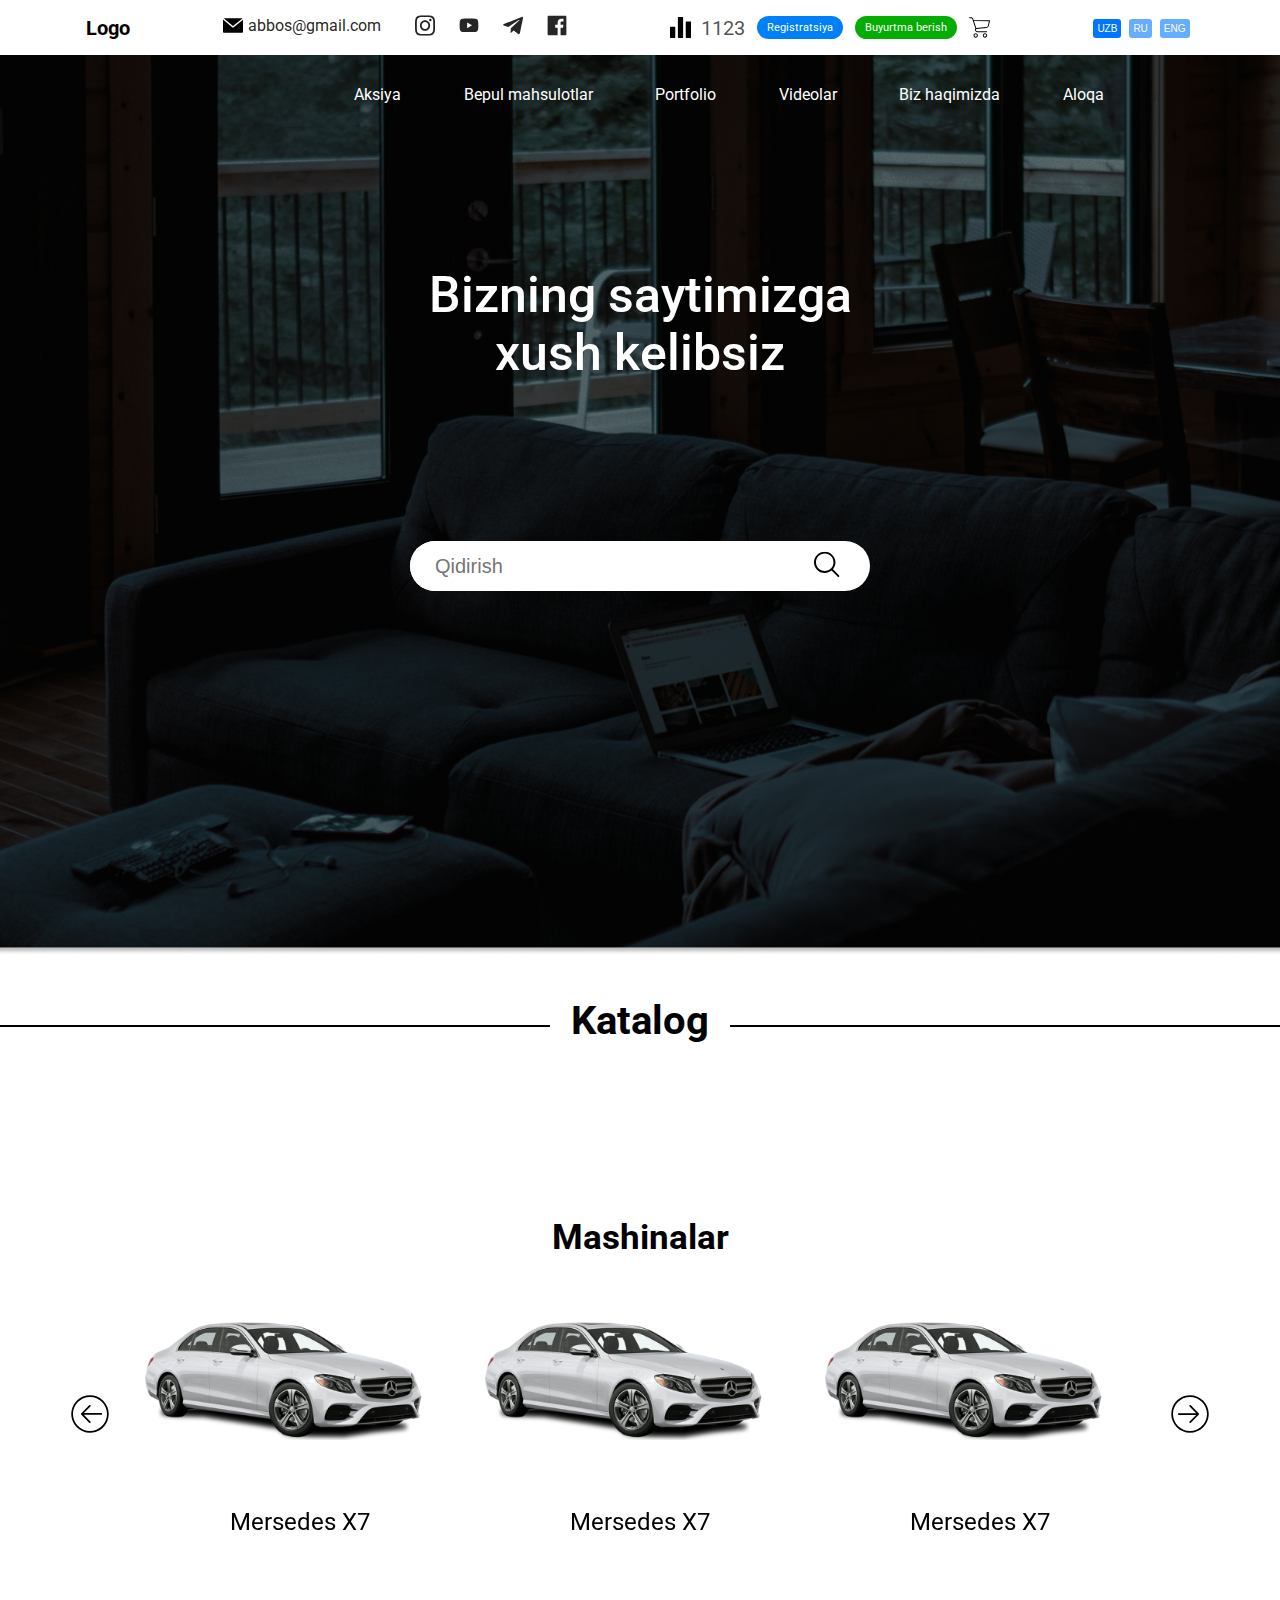
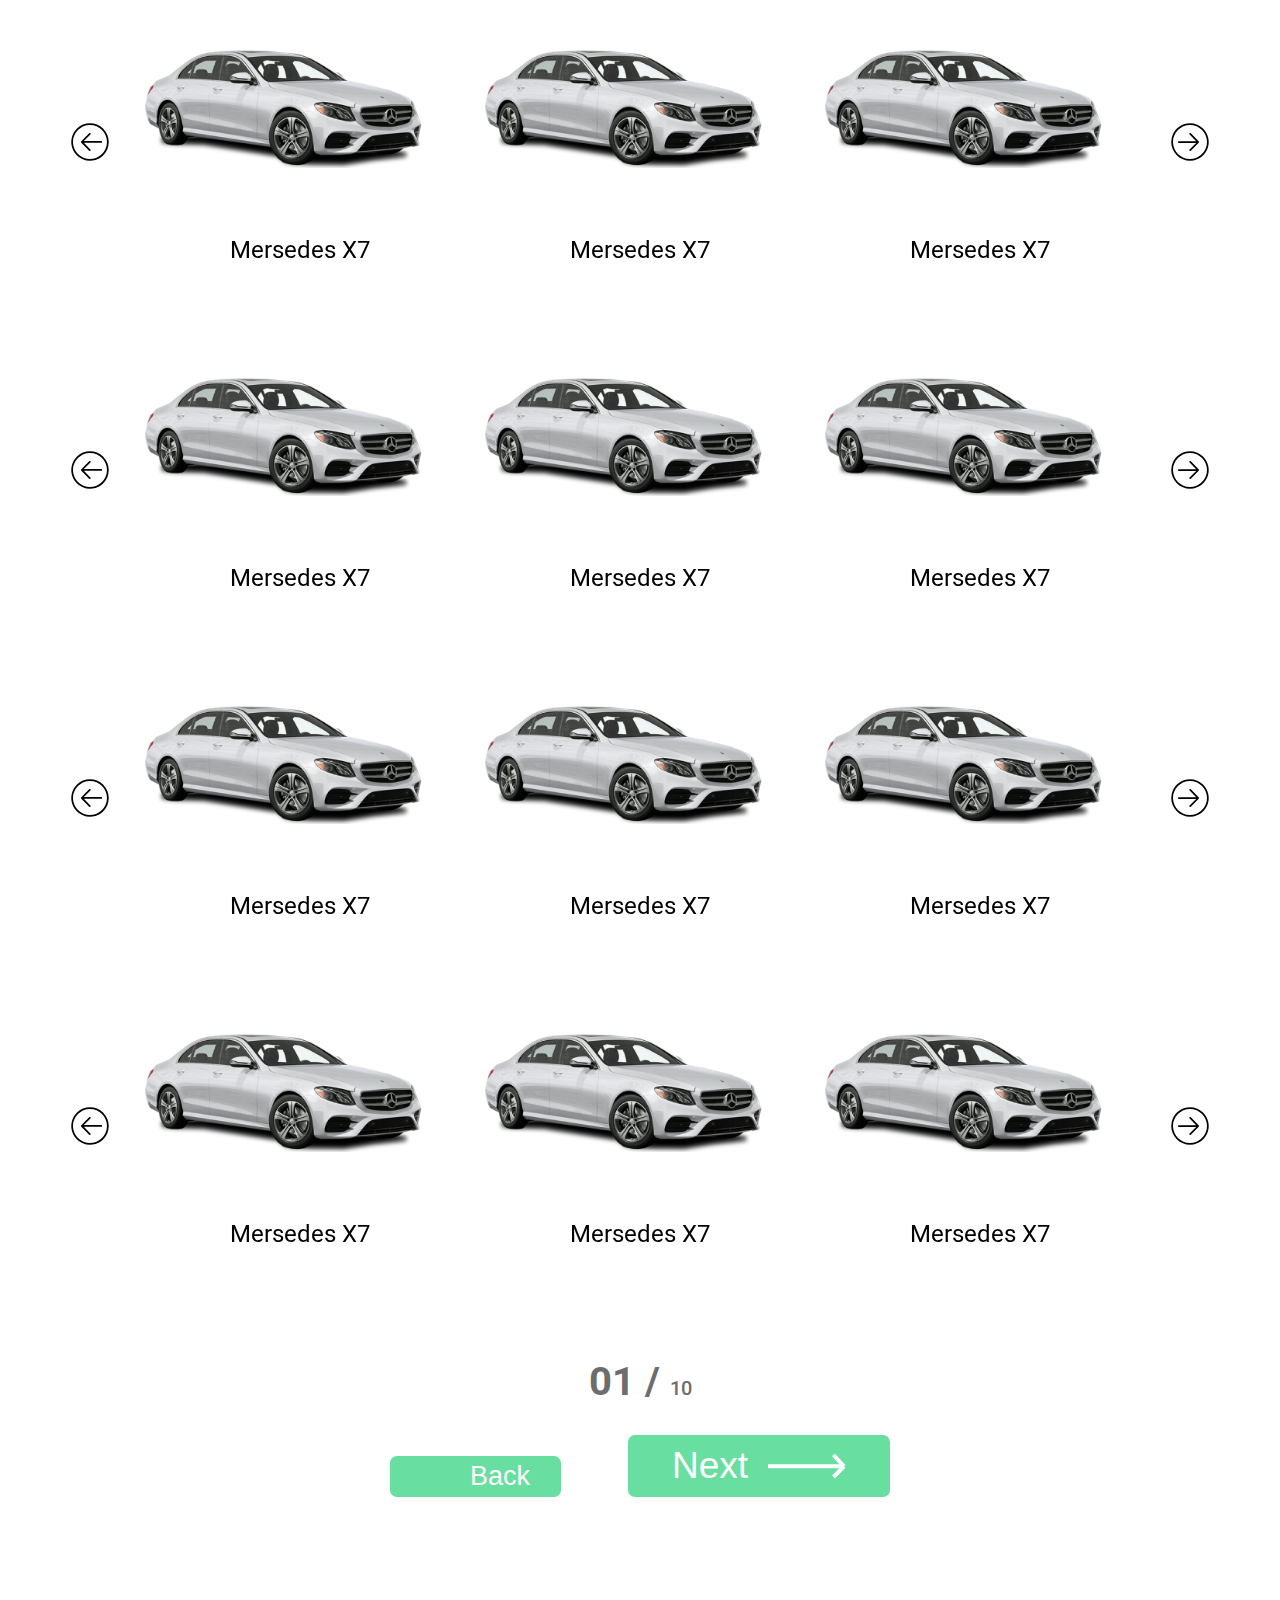
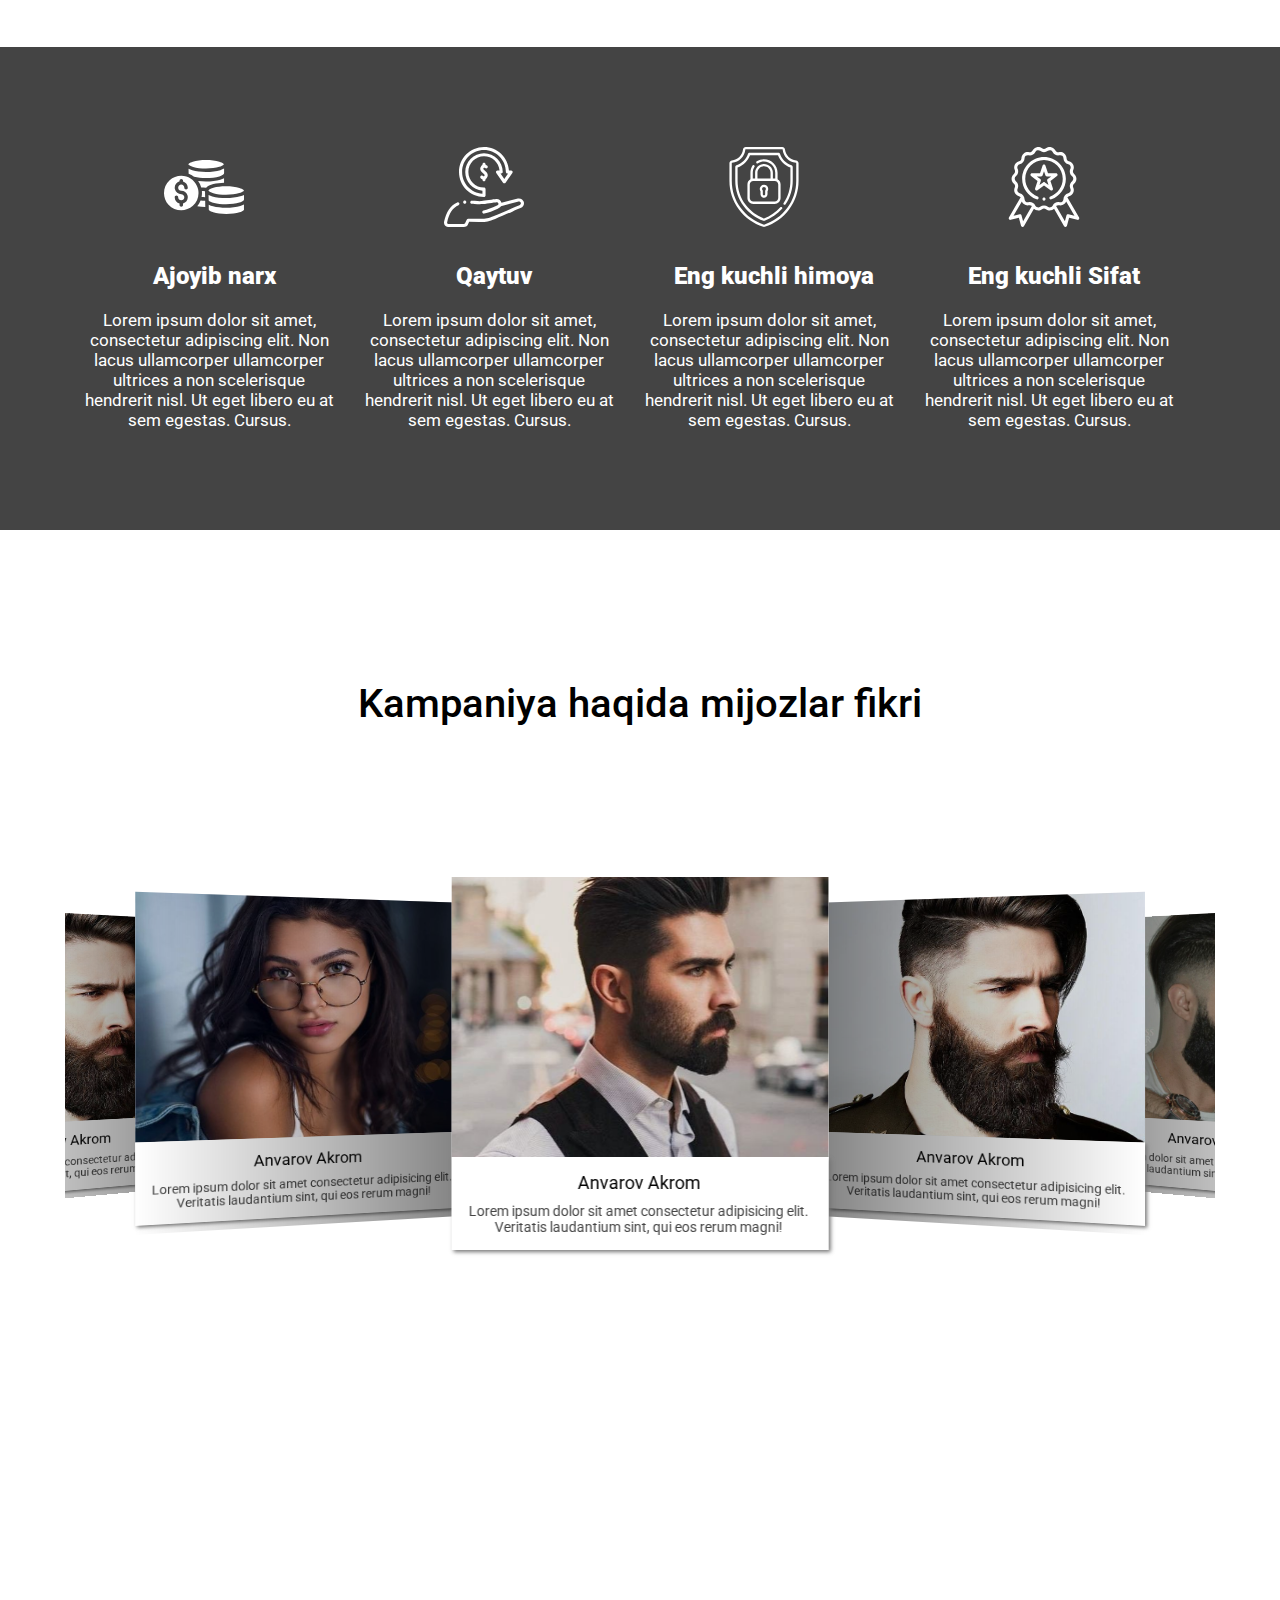
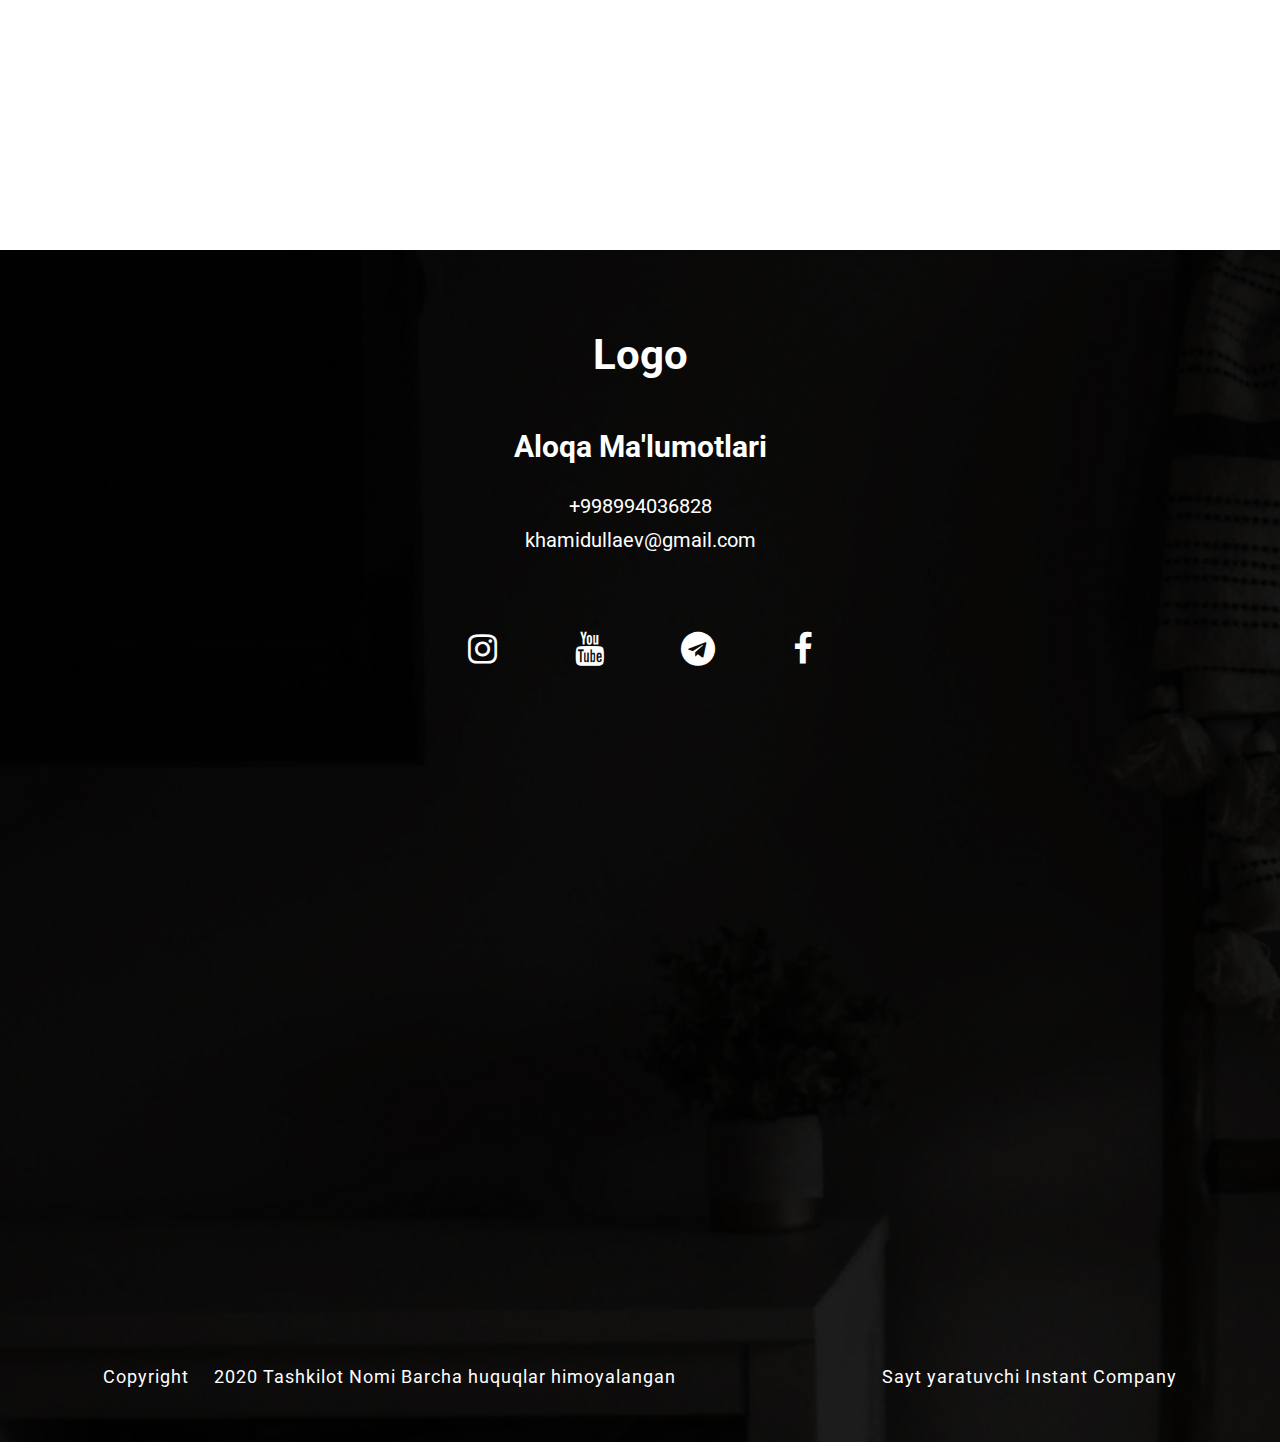
==== index.html @ 13c20396 "new project 3D model" ====
<!DOCTYPE html>
<html lang="en">

<head>
	<meta charset="UTF-8">
	<meta name="viewport" content="width=device-width, initial-scale=1.0">
	<!-- icons-link -->
	<link href="https://stackpath.bootstrapcdn.com/font-awesome/4.7.0/css/font-awesome.min.css" rel="stylesheet"
		integrity="sha384-wvfXpqpZZVQGK6TAh5PVlGOfQNHSoD2xbE+QkPxCAFlNEevoEH3Sl0sibVcOQVnN" crossorigin="anonymous">
	<link rel="stylesheet" href="./jQuery/lips/owlcarousel2/assets/owl.carousel.min.css">
	<link rel="stylesheet" href="./jQuery/lips/owlcarousel2/assets/owl.theme.default.min.css">

	<link rel="stylesheet" href="./js/swiper.min.css">
	<!-- style-link -->
	<link rel="stylesheet" href="css/style.css">
	<title>3D Model</title>
</head>

<body>
	<div class="wrapper">
		<header class="header">
			<div class="header__body">
				<div class="header__logo">Logo</div>
				<div class="header__messengers">
					<a href="email:abbos@gmail.com"><img src="./img/icons/email.svg" alt="email icon"> abbos@gmail.com</a>
					<a href="#"><img src="./img/icons/instagram.svg" alt="instagram icon"></a>
					<a href="#"><img src="./img/icons/youtube.svg" alt="youtube icon"></a>
					<a href="#"><img src="./img/icons/telegram.svg" alt="telegram icon"></a>
					<a href="#"><img src="./img/icons/facebook.svg" alt="facebook icon"></a>
				</div>
				<div class="header__signin">
					<img src="./img/icons/bar-chart.svg" alt="bar-chart icon">
					<p>1123</p>
					<a href="#" class="header__registration">Registratsiya</a>
					<a href="#" class="header__order">Buyurtma berish</a>
					<img src="./img/icons/shopping-cart.svg" alt="shoping card">
				</div>
				<div class="header__language">
					<button class="uz active">uzb</button>
					<button class="ru">ru</button>
					<button class="eng">eng</button>
				</div>
				<!-- burger -->
				<div class="navbar__burger h">
					<span></span>  
					<span></span>
					<span></span>
				</div>
			</div>
		</header>

		<section class="content">
			<div class="content__img">
				<img src="./img/content-img.jpg" alt="content-img">
			</div>

			<div class="content__navbar">
				<ul class="content__navbar--list">
					<li><a href="#">Aksiya</a></li>
					<li><a href="#">Bepul mahsulotlar</a></li>
					<li><a href="#">Portfolio</a></li>
					<li><a href="#">Videolar</a></li>
					<li><a href="#">Biz haqimizda</a></li>
					<li><a href="#">Aloqa</a></li>
				</ul>
			</div>

			<div class="content__text">
				<div class="content__title">Bizning saytimizga <br> xush kelibsiz</div>
				<form class="content__form">
					<input type="search" name="search" placeholder="Qidirish">
					<img src="./img/icons/search.svg" alt="search btn" class="content__searchbtn">
				</form>
			</div>
		</section>

		<section class="blog">
			<div class="blog__line"></div>
			<div class="blog__title">Katalog</div>
			<div class="blog__body">
				<div class="blog__slider">
					<div class="blog__slider--title">
						Mashinalar
					</div>
					<div class="blog__items">
						<div class="owl-carousel owl-theme">
							<div class="blog__item">
								<div class="blog__item--img">
									<img src="./img/slider-img.png" alt="slider-img">
								</div>
								<div class="blog__item--subtitle">Mersedes X7 <br> </div>
							</div>

							<div class="blog__item">
								<div class="blog__item--img">
									<img src="./img/slider-img.png" alt="slider-img">
								</div>
								<div class="blog__item--subtitle">Mersedes X7</div>
							</div>

							<div class="blog__item">
								<div class="blog__item--img">
									<img src="./img/slider-img.png" alt="slider-img">
								</div>
								<div class="blog__item--subtitle">Mersedes X7</div>
							</div>

							<div class="blog__item">
								<div class="blog__item--img">
									<img src="./img/slider-img.png" alt="slider-img">
								</div>
								<div class="blog__item--subtitle">Mersedes X7</div>
							</div>

							<div class="blog__item">
								<div class="blog__item--img">
									<img src="./img/slider-img.png" alt="slider-img">
								</div>
								<div class="blog__item--subtitle">Mersedes X7</div>
							</div>

							<div class="blog__item">
								<div class="blog__item--img">
									<img src="./img/slider-img.png" alt="slider-img">
								</div>
								<div class="blog__item--subtitle">Mersedes X7</div>
							</div>

							<div class="blog__item">
								<div class="blog__item--img">
									<img src="./img/slider-img.png" alt="slider-img">
								</div>
								<div class="blog__item--subtitle">Mersedes X7</div>
							</div>

						</div>
					</div>

					<div class="blog__items">
						<div class="owl-carousel owl-theme">
							<div class="blog__item">
								<div class="blog__item--img">
									<img src="./img/slider-img.png" alt="slider-img">
								</div>
								<div class="blog__item--subtitle">Mersedes X7 <br> </div>
							</div>

							<div class="blog__item">
								<div class="blog__item--img">
									<img src="./img/slider-img.png" alt="slider-img">
								</div>
								<div class="blog__item--subtitle">Mersedes X7</div>
							</div>

							<div class="blog__item">
								<div class="blog__item--img">
									<img src="./img/slider-img.png" alt="slider-img">
								</div>
								<div class="blog__item--subtitle">Mersedes X7</div>
							</div>

							<div class="blog__item">
								<div class="blog__item--img">
									<img src="./img/slider-img.png" alt="slider-img">
								</div>
								<div class="blog__item--subtitle">Mersedes X7</div>
							</div>

							<div class="blog__item">
								<div class="blog__item--img">
									<img src="./img/slider-img.png" alt="slider-img">
								</div>
								<div class="blog__item--subtitle">Mersedes X7</div>
							</div>

							<div class="blog__item">
								<div class="blog__item--img">
									<img src="./img/slider-img.png" alt="slider-img">
								</div>
								<div class="blog__item--subtitle">Mersedes X7</div>
							</div>

							<div class="blog__item">
								<div class="blog__item--img">
									<img src="./img/slider-img.png" alt="slider-img">
								</div>
								<div class="blog__item--subtitle">Mersedes X7</div>
							</div>

						</div>
					</div>

					<div class="blog__items">
						<div class="owl-carousel owl-theme">
							<div class="blog__item">
								<div class="blog__item--img">
									<img src="./img/slider-img.png" alt="slider-img">
								</div>
								<div class="blog__item--subtitle">Mersedes X7 <br> </div>
							</div>

							<div class="blog__item">
								<div class="blog__item--img">
									<img src="./img/slider-img.png" alt="slider-img">
								</div>
								<div class="blog__item--subtitle">Mersedes X7</div>
							</div>

							<div class="blog__item">
								<div class="blog__item--img">
									<img src="./img/slider-img.png" alt="slider-img">
								</div>
								<div class="blog__item--subtitle">Mersedes X7</div>
							</div>

							<div class="blog__item">
								<div class="blog__item--img">
									<img src="./img/slider-img.png" alt="slider-img">
								</div>
								<div class="blog__item--subtitle">Mersedes X7</div>
							</div>

							<div class="blog__item">
								<div class="blog__item--img">
									<img src="./img/slider-img.png" alt="slider-img">
								</div>
								<div class="blog__item--subtitle">Mersedes X7</div>
							</div>

							<div class="blog__item">
								<div class="blog__item--img">
									<img src="./img/slider-img.png" alt="slider-img">
								</div>
								<div class="blog__item--subtitle">Mersedes X7</div>
							</div>

							<div class="blog__item">
								<div class="blog__item--img">
									<img src="./img/slider-img.png" alt="slider-img">
								</div>
								<div class="blog__item--subtitle">Mersedes X7</div>
							</div>

						</div>
					</div>

					<div class="blog__items">
						<div class="owl-carousel owl-theme">
							<div class="blog__item">
								<div class="blog__item--img">
									<img src="./img/slider-img.png" alt="slider-img">
								</div>
								<div class="blog__item--subtitle">Mersedes X7 <br> </div>
							</div>

							<div class="blog__item">
								<div class="blog__item--img">
									<img src="./img/slider-img.png" alt="slider-img">
								</div>
								<div class="blog__item--subtitle">Mersedes X7</div>
							</div>

							<div class="blog__item">
								<div class="blog__item--img">
									<img src="./img/slider-img.png" alt="slider-img">
								</div>
								<div class="blog__item--subtitle">Mersedes X7</div>
							</div>

							<div class="blog__item">
								<div class="blog__item--img">
									<img src="./img/slider-img.png" alt="slider-img">
								</div>
								<div class="blog__item--subtitle">Mersedes X7</div>
							</div>

							<div class="blog__item">
								<div class="blog__item--img">
									<img src="./img/slider-img.png" alt="slider-img">
								</div>
								<div class="blog__item--subtitle">Mersedes X7</div>
							</div>

							<div class="blog__item">
								<div class="blog__item--img">
									<img src="./img/slider-img.png" alt="slider-img">
								</div>
								<div class="blog__item--subtitle">Mersedes X7</div>
							</div>

							<div class="blog__item">
								<div class="blog__item--img">
									<img src="./img/slider-img.png" alt="slider-img">
								</div>
								<div class="blog__item--subtitle">Mersedes X7</div>
							</div>

						</div>
					</div>

					<div class="blog__items">
						<div class="owl-carousel owl-theme">
							<div class="blog__item">
								<div class="blog__item--img">
									<img src="./img/slider-img.png" alt="slider-img">
								</div>
								<div class="blog__item--subtitle">Mersedes X7 <br> </div>
							</div>

							<div class="blog__item">
								<div class="blog__item--img">
									<img src="./img/slider-img.png" alt="slider-img">
								</div>
								<div class="blog__item--subtitle">Mersedes X7</div>
							</div>

							<div class="blog__item">
								<div class="blog__item--img">
									<img src="./img/slider-img.png" alt="slider-img">
								</div>
								<div class="blog__item--subtitle">Mersedes X7</div>
							</div>

							<div class="blog__item">
								<div class="blog__item--img">
									<img src="./img/slider-img.png" alt="slider-img">
								</div>
								<div class="blog__item--subtitle">Mersedes X7</div>
							</div>

							<div class="blog__item">
								<div class="blog__item--img">
									<img src="./img/slider-img.png" alt="slider-img">
								</div>
								<div class="blog__item--subtitle">Mersedes X7</div>
							</div>

							<div class="blog__item">
								<div class="blog__item--img">
									<img src="./img/slider-img.png" alt="slider-img">
								</div>
								<div class="blog__item--subtitle">Mersedes X7</div>
							</div>

							<div class="blog__item">
								<div class="blog__item--img">
									<img src="./img/slider-img.png" alt="slider-img">
								</div>
								<div class="blog__item--subtitle">Mersedes X7</div>
							</div>

						</div>
					</div>
				</div>

				<div class="blog__counter">
					<div class="blog__counter--number">01 / <span>10</span></div>
				</div>

				<div class="blog__btns">
					<button class="blog__btns--back">Back</button>
					<button class="blog__btns--next">Next <img src="./img/icons/next-icon.svg" alt="next icon"></button>

				</div>
			</div>
		</section>

		<section class="quality">
			<div class="quality__body">
				<div class="quality__cards">

					<div class="quality__card">
						<div class="quality__card--img"><img src="./img/icons/cost.svg" alt="cost-images"></div>
						<div class="quality__card--title">Ajoyib narx</div>
						<div class="quality__card--subtitle">
							Lorem ipsum dolor sit amet, consectetur adipiscing elit. Non lacus ullamcorper ullamcorper ultrices
							a non scelerisque hendrerit nisl. Ut eget libero eu at sem egestas. Cursus.
						</div>
					</div>

					<div class="quality__card">
						<div class="quality__card--img"><img src="./img/icons/mony-back.svg" alt="cost-images"></div>
						<div class="quality__card--title">Qaytuv</div>
						<div class="quality__card--subtitle">
							Lorem ipsum dolor sit amet, consectetur adipiscing elit. Non lacus ullamcorper ullamcorper ultrices
							a non scelerisque hendrerit nisl. Ut eget libero eu at sem egestas. Cursus.
						</div>
					</div>

					<div class="quality__card">
						<div class="quality__card--img"><img src="./img/icons/safe.svg" alt="cost-images"></div>
						<div class="quality__card--title">Eng kuchli himoya</div>
						<div class="quality__card--subtitle">
							Lorem ipsum dolor sit amet, consectetur adipiscing elit. Non lacus ullamcorper ullamcorper ultrices
							a non scelerisque hendrerit nisl. Ut eget libero eu at sem egestas. Cursus.
						</div>
					</div>

					<div class="quality__card">
						<div class="quality__card--img"><img src="./img/icons/quality.svg" alt="cost-images"></div>
						<div class="quality__card--title">Eng kuchli Sifat</div>
						<div class="quality__card--subtitle">
							Lorem ipsum dolor sit amet, consectetur adipiscing elit. Non lacus ullamcorper ullamcorper ultrices
							a non scelerisque hendrerit nisl. Ut eget libero eu at sem egestas. Cursus.
						</div>
					</div>
				</div>
			</div>
		</section>

		<section class="company">
			<div class="company__body">
				<div class="company__title">Kampaniya haqida mijozlar fikri</div>
				<div class="company__slider">
					<div class="swiper-container">
						<div class="swiper-wrapper">
							<div class="swiper-slide">
								<img src="./img/img-1.jpg" alt="foto">
								<div class="company__slider--text">
									<p class="company__slider--title">Anvarov Akrom</p>
									Lorem ipsum dolor sit amet consectetur adipisicing elit. Veritatis laudantium sint, qui eos
									rerum magni!
								</div>
							</div>
							<div class="swiper-slide">
								<img src="./img/img-2.jpg" alt="foto">
								<div class="company__slider--text">
									<p class="company__slider--title">Anvarov Akrom</p>
									Lorem ipsum dolor sit amet consectetur adipisicing elit. Veritatis laudantium sint, qui eos
									rerum magni!
								</div>
							</div>
							<div class="swiper-slide">
								<img src="./img/img-3.jpg" alt="foto">
								<div class="company__slider--text">
									<p class="company__slider--title">Anvarov Akrom</p>
									Lorem ipsum dolor sit amet consectetur adipisicing elit. Veritatis laudantium sint, qui eos
									rerum magni!
								</div>
							</div>
							<div class="swiper-slide">
								<img src="./img/img-4.jpg" alt="foto">
								<div class="company__slider--text">
									<p class="company__slider--title">Anvarov Akrom</p>
									Lorem ipsum dolor sit amet consectetur adipisicing elit. Veritatis laudantium sint, qui eos
									rerum magni!
								</div>
							</div>
							<div class="swiper-slide">
								<img src="./img/img-5.jpg" alt="foto">
								<div class="company__slider--text">
									<p class="company__slider--title">Anvarov Akrom</p>
									Lorem ipsum dolor sit amet consectetur adipisicing elit. Veritatis laudantium sint, qui eos
									rerum magni!
								</div>
							</div>
							<div class="swiper-slide">
								<img src="./img/img-6.jpeg" alt="foto">
								<div class="company__slider--text">
									<p class="company__slider--title">Anvarov Akrom</p>
									Lorem ipsum dolor sit amet consectetur adipisicing elit. Veritatis laudantium sint, qui eos
									rerum magni!
								</div>
							</div>
							<div class="swiper-slide">
								<img src="./img/img-2.jpg" alt="foto">
								<div class="company__slider--text">
									<p class="company__slider--title">Anvarov Akrom</p>
									Lorem ipsum dolor sit amet consectetur adipisicing elit. Veritatis laudantium sint, qui eos
									rerum magni!
								</div>
							</div>
							<div class="swiper-slide">
								<img src="./img/img-4.jpg" alt="foto">
								<div class="company__slider--text">
									<p class="company__slider--title">Anvarov Akrom</p>
									Lorem ipsum dolor sit amet consectetur adipisicing elit. Veritatis laudantium sint, qui eos
									rerum magni!
								</div>
							</div>
						</div>
						<!-- Add Pagination -->
						<div class="swiper-pagination"></div>
					</div>
				</div>
			</div>
		</section>

		<footer class="footer">
			<div class="footer__body">

				<div class="footer__info">
					<div class="footer__info--logo">Logo</div>
					<div class="footer__info--title">Aloqa Ma'lumotlari</div>
					<a href="tel:+99899 403-68-28" class="footer__info--subtitle">+998994036828</a>
					<div class="footer__info--subtitle">khamidullaev@gmail.com</div>
					<div class="footer__info--messangers">
						<a href="#"><i class="fa fa-instagram"></i></a>
						<a href="#"><i class="fa fa-youtube"></i></a>
						<a href="#"><i class="fa fa-telegram"></i></a>
						<a href="#"><i class="fa fa-facebook"></i></a>
					</div>
				</div>

				<div class="footer__map">
					<div class="mapouter"><div class="gmap_canvas"><iframe width="700" height="500" id="gmap_canvas" src="https://maps.google.com/maps?q=uzbekistan%2C%20toshkent%2C%20mirzo%20ulugbek&t=&z=13&ie=UTF8&iwloc=&output=embed" frameborder="0" scrolling="no" marginheight="0" marginwidth="0"></iframe><a href="https://2piratebay.org">free movies</a></div><style>.mapouter{position:relative;text-align:right;height:500px;width:700px;}.gmap_canvas {overflow:hidden;background:none!important;height:500px;width:700px;}</style></div>
				</div>
			</div>

			<div class="footer__creators">
				<p><span>Copyright</span>  2020 Tashkilot Nomi  Barcha huquqlar himoyalangan</p>
				<p>Sayt yaratuvchi Instant Company</p>
			</div>
		</footer>

	</div>
	<!--jQuery-->
	<script src="jQuery/jquery.min.js"></script>
	<script src="./jQuery/lips/owlcarousel2/owl.carousel.min.js"></script>
	<script src="jQuery/jQuery.js"></script>

	<script src="js/swiper.min.js"></script>
	<!--/jQuery-->
	<!--javascript-->
	<script src="js/main.js"></script>
	<!--/javascript-->
</body>

</html>
---- css/style.css ----
@import url("https://fonts.googleapis.com/css2?family=Roboto:ital,wght@0,500;0,700;1,400&display=swap");
* {
  margin: 0;
  padding: 0;
  border: 0;
  -webkit-box-sizing: border-box;
          box-sizing: border-box;
  text-decoration: none;
  list-style-type: none;
}

:before,
:after {
  -webkit-box-sizing: border-box;
          box-sizing: border-box;
  -moz-box-sizing: border-box;
}

p, h1, h2, h3, h4, h5, h6, span, em, strong {
  margin: 0;
  padding: 0;
}

button {
  cursor: pointer;
}

a:focus {
  outline: none;
}

input::-ms-clear {
  display: none;
}

img {
  vertical-align: top;
}

.blog__line {
  margin-top: 70px;
  border-bottom: 2px solid #000;
  width: 100%;
}

.blog__title {
  font-size: 40px;
  font-weight: bold;
  text-align: center;
  background-color: #fff;
  width: 180px;
  height: 70px;
  margin: -30px auto 150px auto;
  padding: 0 15px;
}

.blog__body {
  max-width: 1050px;
  margin: 0 auto;
}

.blog__items {
  margin: 0px 0px 110px 0px;
}

.blog__item img {
  width: 280px !important;
}

.blog__item--subtitle {
  font-size: 24px;
  text-align: center;
  margin: 40px 0px 0px 0px;
}

.blog__item--img {
  width: 280px;
  height: 150px;
}

.blog__slider--title {
  text-align: center;
  margin: 0px 0px 60px 0px;
  font-size: 35px;
  font-weight: 700;
}

.blog .owl-prev {
  position: absolute;
  top: 40%;
  left: -50px;
  -webkit-transform: translateY(-40%);
          transform: translateY(-40%);
  outline: none;
}

.blog .owl-prev:hover {
  background-color: #fff !important;
}

.blog .owl-next {
  position: absolute;
  top: 40%;
  right: -50px;
  -webkit-transform: translateY(-40%);
          transform: translateY(-40%);
  outline: none;
}

.blog .owl-next:hover {
  background-color: #fff !important;
}

.blog .prev--btn,
.blog .next--btn {
  width: 40px;
  outline: none;
  border-radius: 50%;
}

.blog .prev--btn:hover,
.blog .next--btn:hover {
  background-color: #fff1e6;
}

.blog__counter--number {
  font-size: 40px;
  font-weight: 700;
  text-align: center;
  color: #6d6d6d;
  margin: 0px 0px 30px 0px;
  cursor: pointer;
}

.blog__counter--number span {
  font-weight: 500;
  font-size: 20px;
}

.blog__btns {
  max-width: 500px;
  display: -webkit-box;
  display: -ms-flexbox;
  display: flex;
  -webkit-box-pack: justify;
      -ms-flex-pack: justify;
          justify-content: space-between;
  margin: 0 auto 150px;
}

.blog__btns--next {
  font-size: 37px;
  color: #ffffff;
  font-weight: 500;
  background: #68dea0;
  border-radius: 7px;
  display: -webkit-box;
  display: -ms-flexbox;
  display: flex;
  -webkit-box-align: center;
      -ms-flex-align: center;
          align-items: center;
  padding: 10px 44px;
  outline: none;
  -webkit-transition: background 0.2s ease 0s;
  transition: background 0.2s ease 0s;
}

.blog__btns--next img {
  margin: 0px 0px 0px 20px;
}

.blog__btns--next:hover {
  background: rgba(69, 182, 122, 0.774);
}

.blog__btns--back {
  font-size: 27px;
  color: #ffffff;
  font-weight: 500;
  background: #68dea0;
  border-radius: 7px;
  padding: 5px 31px 5px 80px;
  -ms-flex-item-align: end;
      align-self: flex-end;
  outline: none;
  -webkit-transition: background 0.2s ease 0s;
  transition: background 0.2s ease 0s;
}

.blog__btns--back:hover {
  background: rgba(69, 182, 122, 0.774);
}

@media (min-width: 1600px) {
  .blog__body {
    max-width: 1340px !important;
  }
}

.quality {
  background: #444444;
  margin: 0px 0px 150hpx 0px;
}

.quality__body {
  max-width: 100%;
  padding: 60px 80px 100px;
  margin: 0 auto;
}

.quality__cards {
  display: -webkit-box;
  display: -ms-flexbox;
  display: flex;
  -ms-flex-pack: distribute;
      justify-content: space-around;
  width: 100%;
  color: #ffffff;
  -ms-flex-wrap: wrap;
      flex-wrap: wrap;
  margin: 0 auto;
}

.quality__card {
  width: 260px;
  margin: 40px 12px 0px 0px;
}

.quality__card--img {
  width: 100px;
  height: 100px;
  overflow: hidden;
  margin: 0 auto;
}

.quality__card--img img {
  width: 80px;
  height: 80px;
  -o-object-fit: cover;
     object-fit: cover;
  -o-object-position: top;
     object-position: top;
}

.quality__card--title {
  font-size: 24px;
  font-weight: 900;
  margin: 15px 0px 20px;
  text-align: center;
}

.quality__card--subtitle {
  width: 250px;
  text-align: center;
  font-size: 17px;
}

.swiper-container {
  max-width: 1150px !important;
  width: 100%;
  padding-top: 150px;
  padding-bottom: 50px;
}

.swiper-slide {
  background-position: center;
  background-size: cover;
  width: 400px;
  padding: 0px 0px 10px 0px;
  background: #fff;
}

.swiper-slide img {
  width: 100%;
  height: 280px;
  -o-object-fit: cover;
     object-fit: cover;
  -o-object-position: center;
     object-position: center;
}

.company {
  height: 100vh;
}

.company__title {
  text-align: center;
  margin: 150px 0px 0px 0px;
  font-weight: 500;
  font-size: 40px;
  color: #000;
}

.company__slider--title {
  font-size: 18px;
  text-align: center;
  background-color: #fff;
  padding: 10px 0;
  color: #000;
}

.company__slider--text {
  padding: 5px 7px 15px 5px;
  background-color: #fff;
  -webkit-box-shadow: 2px 2px 4px #777;
          box-shadow: 2px 2px 4px #777;
  font-size: 14px;
  color: #444;
  text-align: center;
}

.swiper-container {
  max-width: 1150px;
}

.header__body {
  display: -webkit-box;
  display: -ms-flexbox;
  display: flex;
  -ms-flex-wrap: wrap;
      flex-wrap: wrap;
  -ms-flex-pack: distribute;
      justify-content: space-around;
  -webkit-box-align: center;
      -ms-flex-align: center;
          align-items: center;
  padding: 15px 40px;
}

.header__logo {
  font-size: 20px;
  font-weight: bold;
  text-transform: uppercaseh;
}

.header__messengers a {
  color: rgba(0, 0, 0, 0.87);
  margin: 0 10px;
}

.header__messengers a:nth-child(1) {
  margin: 0px 20px 0px 0px;
  display: -webkit-inline-box;
  display: -ms-inline-flexbox;
  display: inline-flex;
  -webkit-box-align: center;
      -ms-flex-align: center;
          align-items: center;
}

.header__messengers a:nth-child(1) img {
  margin: 0px 5px 0px 0px;
}

.header__messengers img {
  width: 20px;
  height: 21px;
}

.header__signin {
  display: -webkit-box;
  display: -ms-flexbox;
  display: flex;
  -webkit-box-align: center;
      -ms-flex-align: center;
          align-items: center;
  font-size: 20px;
  color: rgba(0, 0, 0, 0.69);
  cursor: pointer;
}

.header__signin img {
  margin: 0px 10px 0px 0px;
}

.header__registration {
  color: #ffff;
  padding: 5px 10px;
  background: #0080f7;
  border-radius: 26.6242px;
  font-size: 11px;
  margin: 0 6px 0 12px;
}

.header__order {
  color: #ffff;
  padding: 5px 10px;
  background: #05ad03;
  border-radius: 26.6242px;
  font-size: 11px;
  margin: 0 12px 0 6px;
}

.header__language button {
  font-size: 10px;
  text-transform: uppercase;
  padding: 4px;
  margin: 0px 4px 0px 0px;
  border-radius: 3px;
  background: rgba(0, 117, 255, 0.6);
  color: #fff;
}

.header__language button.active {
  background: #0075FF;
}

.navbar__burger {
  -webkit-transition: all ease-in 0.4s;
  transition: all ease-in 0.4s;
  display: none;
  position: absolute;
  top: 20px;
  right: 25px;
  z-index: 10;
}

.navbar__burger span {
  background-color: #000;
  width: 30px;
  height: 2px;
  display: block;
  margin: 5px;
  -webkit-transition: all ease-in 0.4s;
  transition: all ease-in 0.4s;
  z-index: 11;
  position: relative;
}

.navbar__burger.active {
  -webkit-transition: all ease-in 0.4s;
  transition: all ease-in 0.4s;
}

.navbar__burger.active span:nth-child(1) {
  -webkit-transform: translate(0px, 13px) rotate(45deg);
          transform: translate(0px, 13px) rotate(45deg);
  -webkit-transition: all 0.4s ease-in;
  transition: all 0.4s ease-in;
}

.navbar__burger.active span:nth-child(2) {
  opacity: 0;
}

.navbar__burger.active span:nth-child(3) {
  -webkit-transform: translate(0px, 0px) rotate(-45deg);
          transform: translate(0px, 0px) rotate(-45deg);
  -webkit-transition: all 0.4s ease-in;
  transition: all 0.4s ease-in;
}

.footer {
  background: url("../img/footer-img.jpg") no-repeat;
  background-size: cover;
  background-position: 0 0;
  min-height: 100vh;
}

.footer__body {
  padding: 80px 0;
  display: -webkit-box;
  display: -ms-flexbox;
  display: flex;
  -webkit-box-pack: center;
      -ms-flex-pack: center;
          justify-content: center;
  -ms-flex-wrap: wrap;
      flex-wrap: wrap;
}

.footer__info {
  width: 47%;
  display: -webkit-box;
  display: -ms-flexbox;
  display: flex;
  -webkit-box-pack: center;
      -ms-flex-pack: center;
          justify-content: center;
  -webkit-box-align: center;
      -ms-flex-align: center;
          align-items: center;
  -webkit-box-orient: vertical;
  -webkit-box-direction: normal;
      -ms-flex-direction: column;
          flex-direction: column;
}

.footer__info--logo {
  font-size: 42px;
  font-weight: bold;
  color: #ffffff;
  text-align: center;
}

.footer__info--title {
  font-size: 30px;
  font-weight: bold;
  text-align: center;
  color: #ffffff;
  margin: 50px 0px 30px;
}

.footer__info--subtitle {
  color: #ffffff;
  font-size: 20px;
  margin: 0px 0px 10px 0px;
  text-align: center;
}

.footer__info--messangers {
  display: -webkit-box;
  display: -ms-flexbox;
  display: flex;
  -webkit-box-pack: space-evenly;
      -ms-flex-pack: space-evenly;
          justify-content: space-evenly;
  width: 500px;
  margin: 70px 0px 100px 0px;
  cursor: pointer;
}

.footer__info--messangers .fa {
  color: #ffffff;
  font-size: 34px;
}

.footer__info--messangers .fa-instagram:hover {
  color: purple;
}

.footer__info--messangers .fa-youtube:hover {
  color: red;
}

.footer__info--messangers .fa-telegram:hover {
  color: #03d303;
}

.footer__info--messangers .fa-facebook:hover {
  color: blue;
}

.footer__info--messangers__map {
  width: 500px;
  background-color: #fff;
  height: 500px;
  overflow: hidden;
}

.footer__creators {
  display: -webkit-box;
  display: -ms-flexbox;
  display: flex;
  -ms-flex-wrap: wrap;
      flex-wrap: wrap;
  max-width: 1400px;
  -ms-flex-pack: distribute;
      justify-content: space-around;
  padding: 0px 0px 55px 0px;
}

.footer__creators p {
  color: #ffffff;
  font-size: 18px;
  letter-spacing: 1px;
  margin: 20px 0px 0px 0px;
}

.footer__creators span {
  margin: 0px 20px 0px 0px;
}

.content {
  position: relative;
  min-height: 100vh;
}

.content__navbar {
  padding: 0 50px;
}

.content__navbar--list {
  padding: 30px 0px 0px 0px;
  display: -webkit-box;
  display: -ms-flexbox;
  display: flex;
  max-width: 750px;
  margin-left: auto;
  -webkit-box-pack: justify;
      -ms-flex-pack: justify;
          justify-content: space-between;
  -webkit-transition: all ease-in 0.4s;
  transition: all ease-in 0.4s;
}

.content__navbar--list a {
  color: #ffffff;
}

.content__navbar--list a:after {
  content: '';
  display: block;
  width: 0%;
  height: 2px;
  background-color: #fff;
  margin: 0 auto;
  -webkit-transition: all .2s ease-in-out 0s;
  transition: all .2s ease-in-out 0s;
}

.content__navbar--list a:hover:after {
  content: '';
  width: 100%;
}

.content__img img {
  position: absolute;
  width: 100%;
  height: 100%;
  z-index: -1;
  -o-object-fit: cover;
     object-fit: cover;
  -o-object-position: top;
     object-position: top;
}

.content__text {
  height: 93vh;
  width: 100%;
}

.content__title {
  display: -webkit-box;
  display: -ms-flexbox;
  display: flex;
  -webkit-box-pack: center;
      -ms-flex-pack: center;
          justify-content: center;
  -webkit-box-align: center;
      -ms-flex-align: center;
          align-items: center;
  height: 52%;
  text-align: center;
  font-size: 50px;
  font-weight: 500;
  color: #ffffff;
}

.content__form {
  background-color: #ffffff;
  border-radius: 100px;
  max-width: 750px;
  height: 50px;
  margin: 0 auto;
}

.content__form input {
  width: 700px;
  height: 100%;
  padding: 5px 25px;
  font-size: 20px;
  outline: none;
  border-radius: 100px;
}

.content__searchbtn {
  background-color: #fff;
  cursor: pointer;
  margin: 10px 0px 0px 0px;
}

@media (max-width: 768px) {
  .header__signin {
    margin: 25px 0px 15px 0px;
  }
  .content__form {
    max-width: 600px;
  }
  .content__form input {
    width: 540px;
  }
  .company {
    height: 78vh;
  }
}

@media (max-width: 1366px) {
  .company {
    height: 100vh;
  }
}

@media (min-width: 516px) {
  .company {
    height: 130vh;
  }
  .content__navbar {
    padding: 0 6px;
  }
  .content__form input {
    width: 400px;
  }
  .content__form {
    max-width: 460px;
  }
}

@media (max-width: 414px) {
  .header__messengers {
    display: none;
  }
  .content__navbar--list {
    -webkit-box-orient: vertical;
    -webkit-box-direction: normal;
        -ms-flex-direction: column;
            flex-direction: column;
    -ms-flex-pack: distribute;
        justify-content: space-around;
    padding: 100px 23px;
    text-align: center;
    position: absolute;
    background-color: #fff;
    top: 0px;
    left: 0;
    width: 100%;
    height: 100vh;
    position: fixed;
    z-index: 2;
    opacity: 0;
    visibility: hidden;
  }
  .content__navbar--list a {
    color: #000;
    line-height: 50px;
    font-size: 24px;
  }
  .content__navbar--list a:after {
    content: "";
    background: #000;
  }
  .content__title {
    font-size: 40px;
  }
  .content__form {
    max-width: 373px;
  }
  .content__form input {
    width: 320px;
  }
  .blog__btns--next {
    padding: 5px 10px;
  }
  .blog__btns {
    max-width: 370px;
  }
  .blog__btns--next img {
    width: 50px;
  }
  .header__logo {
    position: absolute;
    left: 30px;
    top: 22px;
    font-size: 24px;
    z-index: 3;
  }
  .header__signin {
    margin: 55px 0px 15px 0px;
  }
  .navbar__burger {
    display: block;
  }
  .showMenu {
    opacity: 1;
    visibility: visible;
    -webkit-transition: all ease-in 0.4s;
    transition: all ease-in 0.4s;
    overflow: hidden;
  }
  .disable__scroll {
    overflow: hidden;
  }
}

@media (max-width: 375px) {
  .header__body {
    padding: 15px 12px;
  }
  .content__form {
    max-width: 355px;
  }
  .content__form input {
    width: 300px;
  }
  .blog__btns {
    max-width: 345px;
    margin-bottom: 74px;
  }
  .blog__btns--back {
    padding-left: 58px;
  }
  .company__title {
    margin-top: 45px;
  }
  .footer__info--messangers {
    width: 367px;
  }
}

@media (max-width: 360px) {
  .swiper-container {
    padding-top: 60px;
  }
  .content__form {
    max-width: 342px;
  }
  .content__form input {
    width: 300px;
  }
  .blog__btns--next img {
    width: 38px;
  }
  .blog__btns {
    max-width: 325px;
    margin-bottom: 74px;
  }
}

@media (max-width: 1920px) {
  .content__navbar--list {
    margin-right: 170px;
  }
  .swiper-container {
    max-width: 1366px;
  }
}

@media (max-width: 600px) {
  .footer__creators p {
    text-align: center;
    line-height: 30px;
  }
}

body {
  font-family: 'Roboto', sans-serif;
}

.wrapper {
  max-width: 1920px;
  margin: 0 auto;
  overflow: hidden;
}
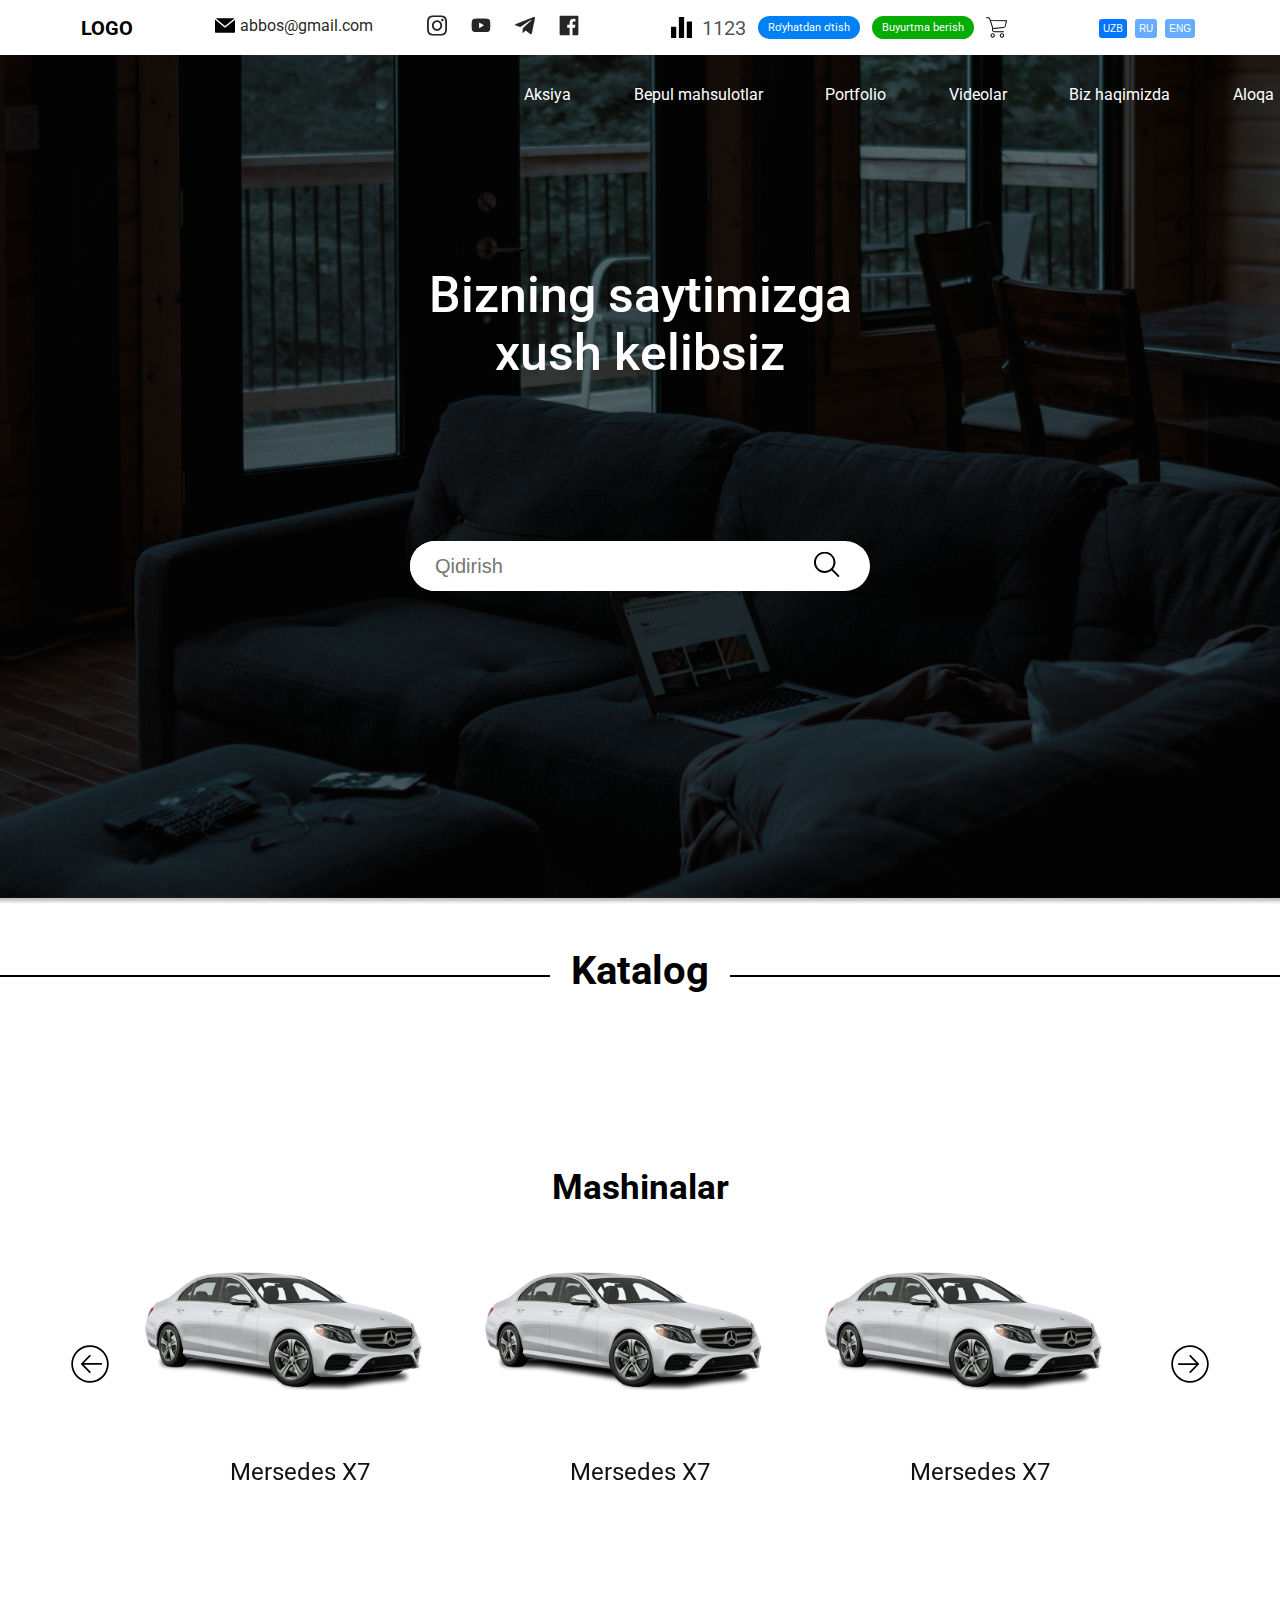
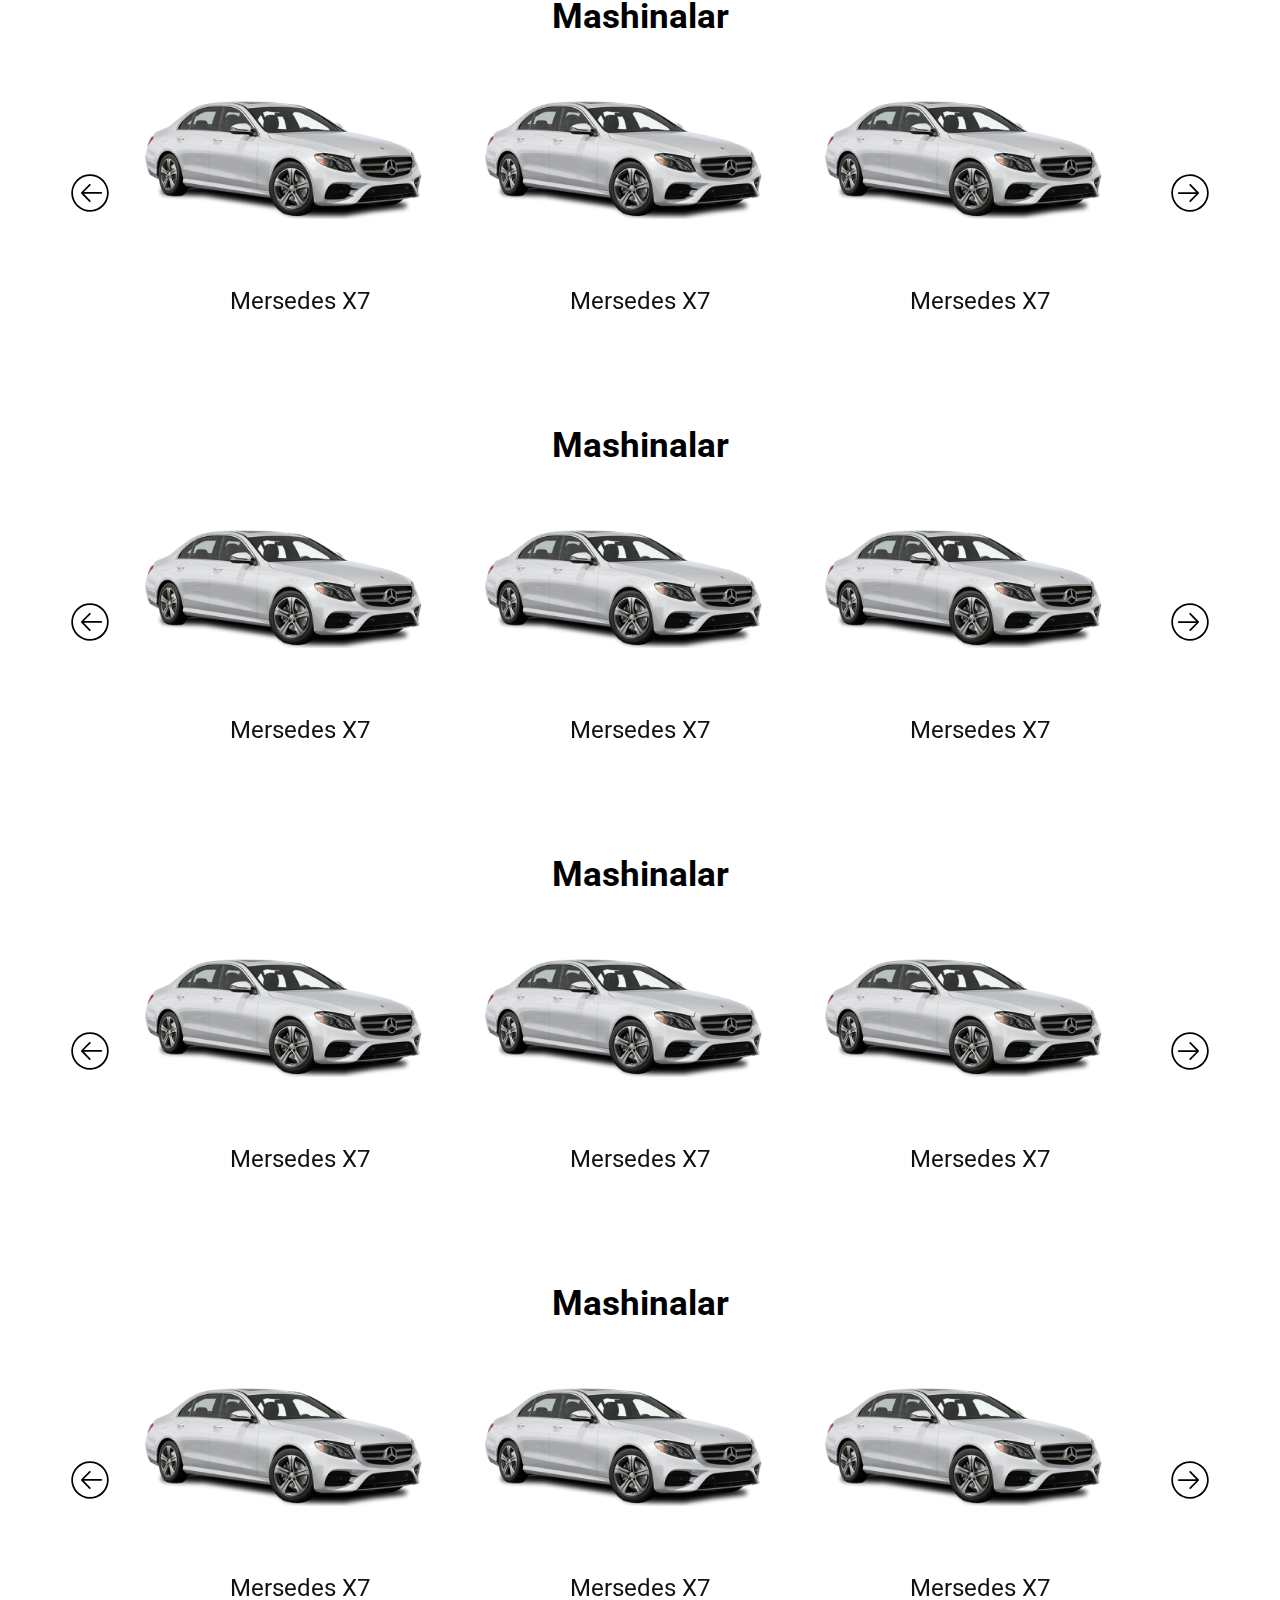
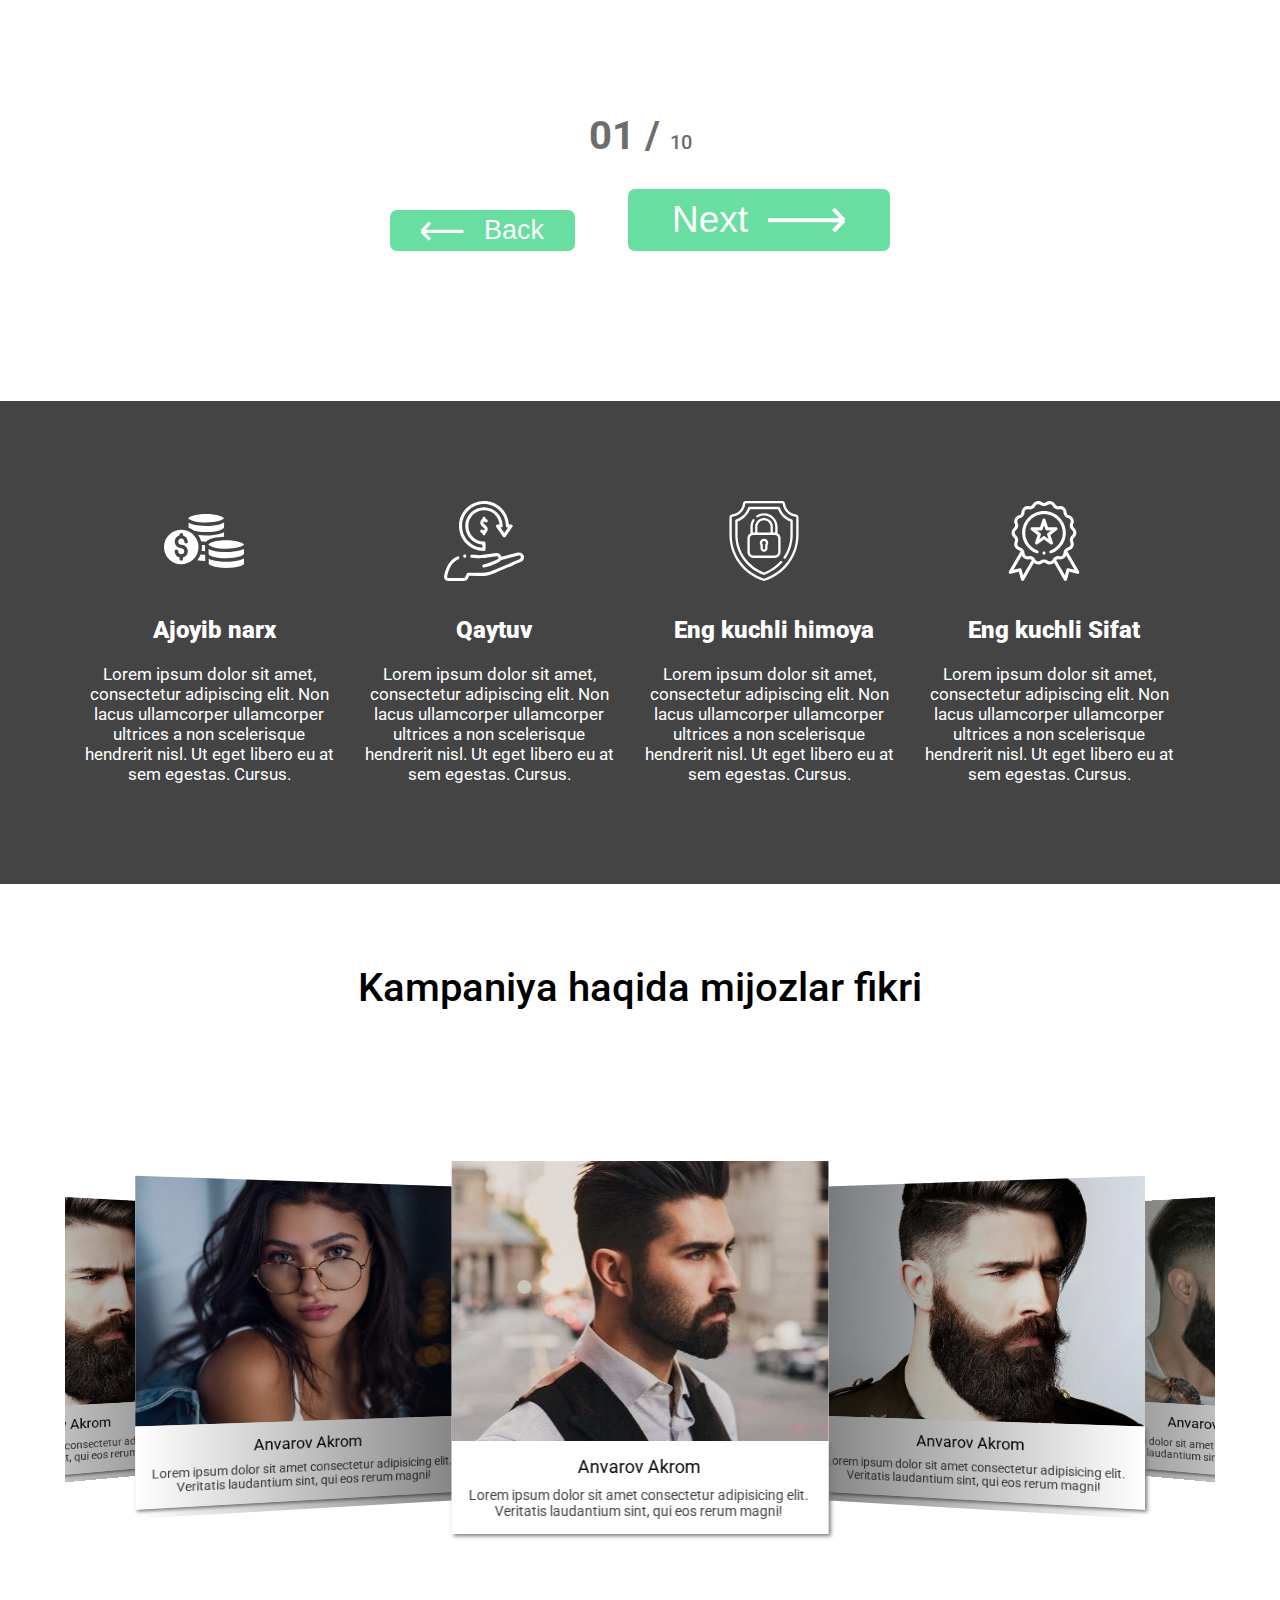
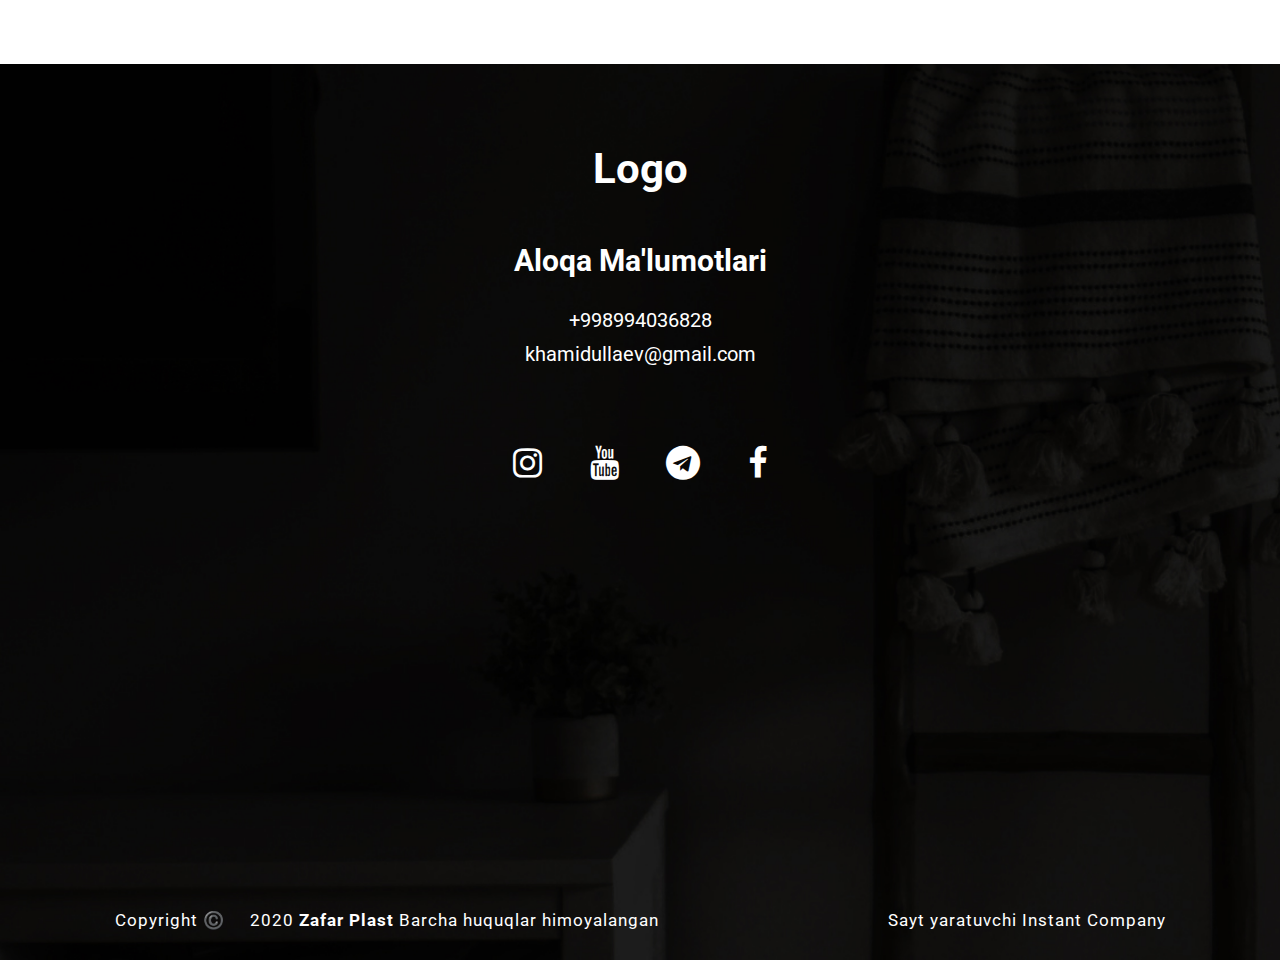
==== commit 868cd25b: "upload full" ====
--- a/index.html
+++ b/index.html
@@ -20,7 +20,7 @@
 	<div class="wrapper">
 		<header class="header">
 			<div class="header__body">
-				<div class="header__logo">Logo</div>
+				<a href="index.html" class="header__logo">Logo</a>
 				<div class="header__messengers">
 					<a href="email:abbos@gmail.com"><img src="./img/icons/email.svg" alt="email icon"> abbos@gmail.com</a>
 					<a href="#"><img src="./img/icons/instagram.svg" alt="instagram icon"></a>
@@ -31,7 +31,7 @@
 				<div class="header__signin">
 					<img src="./img/icons/bar-chart.svg" alt="bar-chart icon">
 					<p>1123</p>
-					<a href="#" class="header__registration">Registratsiya</a>
+					<a href="#" class="header__registration">Ro'yhatdan o'tish</a>
 					<a href="#" class="header__order">Buyurtma berish</a>
 					<img src="./img/icons/shopping-cart.svg" alt="shoping card">
 				</div>
@@ -42,7 +42,7 @@
 				</div>
 				<!-- burger -->
 				<div class="navbar__burger h">
-					<span></span>  
+					<span></span>
 					<span></span>
 					<span></span>
 				</div>
@@ -79,275 +79,279 @@
 			<div class="blog__title">Katalog</div>
 			<div class="blog__body">
 				<div class="blog__slider">
-					<div class="blog__slider--title">
-						Mashinalar
-					</div>
+
+					<div class="blog__slider--title">Mashinalar</div>
 					<div class="blog__items">
 						<div class="owl-carousel owl-theme">
-							<div class="blog__item">
+
+							<a href="#" class="blog__item">
 								<div class="blog__item--img">
 									<img src="./img/slider-img.png" alt="slider-img">
 								</div>
 								<div class="blog__item--subtitle">Mersedes X7 <br> </div>
-							</div>
-
-							<div class="blog__item">
-								<div class="blog__item--img">
-									<img src="./img/slider-img.png" alt="slider-img">
-								</div>
-								<div class="blog__item--subtitle">Mersedes X7</div>
-							</div>
-
-							<div class="blog__item">
-								<div class="blog__item--img">
-									<img src="./img/slider-img.png" alt="slider-img">
-								</div>
-								<div class="blog__item--subtitle">Mersedes X7</div>
-							</div>
-
-							<div class="blog__item">
-								<div class="blog__item--img">
-									<img src="./img/slider-img.png" alt="slider-img">
-								</div>
-								<div class="blog__item--subtitle">Mersedes X7</div>
-							</div>
-
-							<div class="blog__item">
-								<div class="blog__item--img">
-									<img src="./img/slider-img.png" alt="slider-img">
-								</div>
-								<div class="blog__item--subtitle">Mersedes X7</div>
-							</div>
-
-							<div class="blog__item">
-								<div class="blog__item--img">
-									<img src="./img/slider-img.png" alt="slider-img">
-								</div>
-								<div class="blog__item--subtitle">Mersedes X7</div>
-							</div>
-
-							<div class="blog__item">
-								<div class="blog__item--img">
-									<img src="./img/slider-img.png" alt="slider-img">
-								</div>
-								<div class="blog__item--subtitle">Mersedes X7</div>
-							</div>
-
-						</div>
-					</div>
-
+							</a>
+
+							<a href="#" class="blog__item">
+								<div class="blog__item--img">
+									<img src="./img/slider-img.png" alt="slider-img">
+								</div>
+								<div class="blog__item--subtitle">Mersedes X7</div>
+							</a>
+
+							<a href="#" class="blog__item">
+								<div class="blog__item--img">
+									<img src="./img/slider-img.png" alt="slider-img">
+								</div>
+								<div class="blog__item--subtitle">Mersedes X7</div>
+							</a>
+
+							<a href="#" class="blog__item">
+								<div class="blog__item--img">
+									<img src="./img/slider-img.png" alt="slider-img">
+								</div>
+								<div class="blog__item--subtitle">Mersedes X7</div>
+							</a>
+
+							<a href="#" class="blog__item">
+								<div class="blog__item--img">
+									<img src="./img/slider-img.png" alt="slider-img">
+								</div>
+								<div class="blog__item--subtitle">Mersedes X7</div>
+							</a>
+
+							<a href="#" class="blog__item">
+								<div class="blog__item--img">
+									<img src="./img/slider-img.png" alt="slider-img">
+								</div>
+								<div class="blog__item--subtitle">Mersedes X7</div>
+							</a>
+
+							<a href="#" class="blog__item">
+								<div class="blog__item--img">
+									<img src="./img/slider-img.png" alt="slider-img">
+								</div>
+								<div class="blog__item--subtitle">Mersedes X7</div>
+							</a>
+
+						</div>
+					</div>
+
+					<div class="blog__slider--title">Mashinalar</div>
 					<div class="blog__items">
 						<div class="owl-carousel owl-theme">
-							<div class="blog__item">
+							<a href="#" class="blog__item">
 								<div class="blog__item--img">
 									<img src="./img/slider-img.png" alt="slider-img">
 								</div>
 								<div class="blog__item--subtitle">Mersedes X7 <br> </div>
-							</div>
-
-							<div class="blog__item">
-								<div class="blog__item--img">
-									<img src="./img/slider-img.png" alt="slider-img">
-								</div>
-								<div class="blog__item--subtitle">Mersedes X7</div>
-							</div>
-
-							<div class="blog__item">
-								<div class="blog__item--img">
-									<img src="./img/slider-img.png" alt="slider-img">
-								</div>
-								<div class="blog__item--subtitle">Mersedes X7</div>
-							</div>
-
-							<div class="blog__item">
-								<div class="blog__item--img">
-									<img src="./img/slider-img.png" alt="slider-img">
-								</div>
-								<div class="blog__item--subtitle">Mersedes X7</div>
-							</div>
-
-							<div class="blog__item">
-								<div class="blog__item--img">
-									<img src="./img/slider-img.png" alt="slider-img">
-								</div>
-								<div class="blog__item--subtitle">Mersedes X7</div>
-							</div>
-
-							<div class="blog__item">
-								<div class="blog__item--img">
-									<img src="./img/slider-img.png" alt="slider-img">
-								</div>
-								<div class="blog__item--subtitle">Mersedes X7</div>
-							</div>
-
-							<div class="blog__item">
-								<div class="blog__item--img">
-									<img src="./img/slider-img.png" alt="slider-img">
-								</div>
-								<div class="blog__item--subtitle">Mersedes X7</div>
-							</div>
-
-						</div>
-					</div>
-
+							</a>
+
+							<a href="#" class="blog__item">
+								<div class="blog__item--img">
+									<img src="./img/slider-img.png" alt="slider-img">
+								</div>
+								<div class="blog__item--subtitle">Mersedes X7</div>
+							</a>
+
+							<a href="#" class="blog__item">
+								<div class="blog__item--img">
+									<img src="./img/slider-img.png" alt="slider-img">
+								</div>
+								<div class="blog__item--subtitle">Mersedes X7</div>
+							</a>
+
+							<a href="#" class="blog__item">
+								<div class="blog__item--img">
+									<img src="./img/slider-img.png" alt="slider-img">
+								</div>
+								<div class="blog__item--subtitle">Mersedes X7</div>
+							</a>
+
+							<a href="#" class="blog__item">
+								<div class="blog__item--img">
+									<img src="./img/slider-img.png" alt="slider-img">
+								</div>
+								<div class="blog__item--subtitle">Mersedes X7</div>
+							</a>
+
+							<a href="#" class="blog__item">
+								<div class="blog__item--img">
+									<img src="./img/slider-img.png" alt="slider-img">
+								</div>
+								<div class="blog__item--subtitle">Mersedes X7</div>
+							</a>
+
+							<a href="#" class="blog__item">
+								<div class="blog__item--img">
+									<img src="./img/slider-img.png" alt="slider-img">
+								</div>
+								<div class="blog__item--subtitle">Mersedes X7</div>
+							</a>
+
+						</div>
+					</div>
+
+					<div class="blog__slider--title">Mashinalar</div>
 					<div class="blog__items">
 						<div class="owl-carousel owl-theme">
-							<div class="blog__item">
+							<a href="#" class="blog__item">
 								<div class="blog__item--img">
 									<img src="./img/slider-img.png" alt="slider-img">
 								</div>
 								<div class="blog__item--subtitle">Mersedes X7 <br> </div>
-							</div>
-
-							<div class="blog__item">
-								<div class="blog__item--img">
-									<img src="./img/slider-img.png" alt="slider-img">
-								</div>
-								<div class="blog__item--subtitle">Mersedes X7</div>
-							</div>
-
-							<div class="blog__item">
-								<div class="blog__item--img">
-									<img src="./img/slider-img.png" alt="slider-img">
-								</div>
-								<div class="blog__item--subtitle">Mersedes X7</div>
-							</div>
-
-							<div class="blog__item">
-								<div class="blog__item--img">
-									<img src="./img/slider-img.png" alt="slider-img">
-								</div>
-								<div class="blog__item--subtitle">Mersedes X7</div>
-							</div>
-
-							<div class="blog__item">
-								<div class="blog__item--img">
-									<img src="./img/slider-img.png" alt="slider-img">
-								</div>
-								<div class="blog__item--subtitle">Mersedes X7</div>
-							</div>
-
-							<div class="blog__item">
-								<div class="blog__item--img">
-									<img src="./img/slider-img.png" alt="slider-img">
-								</div>
-								<div class="blog__item--subtitle">Mersedes X7</div>
-							</div>
-
-							<div class="blog__item">
-								<div class="blog__item--img">
-									<img src="./img/slider-img.png" alt="slider-img">
-								</div>
-								<div class="blog__item--subtitle">Mersedes X7</div>
-							</div>
-
-						</div>
-					</div>
-
+							</a>
+
+							<a href="#" class="blog__item">
+								<div class="blog__item--img">
+									<img src="./img/slider-img.png" alt="slider-img">
+								</div>
+								<div class="blog__item--subtitle">Mersedes X7</div>
+							</a>
+
+							<a href="#" class="blog__item">
+								<div class="blog__item--img">
+									<img src="./img/slider-img.png" alt="slider-img">
+								</div>
+								<div class="blog__item--subtitle">Mersedes X7</div>
+							</a>
+
+							<a href="#" class="blog__item">
+								<div class="blog__item--img">
+									<img src="./img/slider-img.png" alt="slider-img">
+								</div>
+								<div class="blog__item--subtitle">Mersedes X7</div>
+							</a>
+
+							<a href="#" class="blog__item">
+								<div class="blog__item--img">
+									<img src="./img/slider-img.png" alt="slider-img">
+								</div>
+								<div class="blog__item--subtitle">Mersedes X7</div>
+							</a>
+
+							<a href="#" class="blog__item">
+								<div class="blog__item--img">
+									<img src="./img/slider-img.png" alt="slider-img">
+								</div>
+								<div class="blog__item--subtitle">Mersedes X7</div>
+							</a>
+
+							<a href="#" class="blog__item">
+								<div class="blog__item--img">
+									<img src="./img/slider-img.png" alt="slider-img">
+								</div>
+								<div class="blog__item--subtitle">Mersedes X7</div>
+							</a>
+
+						</div>
+					</div>
+
+					<div class="blog__slider--title">Mashinalar</div>
 					<div class="blog__items">
 						<div class="owl-carousel owl-theme">
-							<div class="blog__item">
+							<a href="#" class="blog__item">
 								<div class="blog__item--img">
 									<img src="./img/slider-img.png" alt="slider-img">
 								</div>
 								<div class="blog__item--subtitle">Mersedes X7 <br> </div>
-							</div>
-
-							<div class="blog__item">
-								<div class="blog__item--img">
-									<img src="./img/slider-img.png" alt="slider-img">
-								</div>
-								<div class="blog__item--subtitle">Mersedes X7</div>
-							</div>
-
-							<div class="blog__item">
-								<div class="blog__item--img">
-									<img src="./img/slider-img.png" alt="slider-img">
-								</div>
-								<div class="blog__item--subtitle">Mersedes X7</div>
-							</div>
-
-							<div class="blog__item">
-								<div class="blog__item--img">
-									<img src="./img/slider-img.png" alt="slider-img">
-								</div>
-								<div class="blog__item--subtitle">Mersedes X7</div>
-							</div>
-
-							<div class="blog__item">
-								<div class="blog__item--img">
-									<img src="./img/slider-img.png" alt="slider-img">
-								</div>
-								<div class="blog__item--subtitle">Mersedes X7</div>
-							</div>
-
-							<div class="blog__item">
-								<div class="blog__item--img">
-									<img src="./img/slider-img.png" alt="slider-img">
-								</div>
-								<div class="blog__item--subtitle">Mersedes X7</div>
-							</div>
-
-							<div class="blog__item">
-								<div class="blog__item--img">
-									<img src="./img/slider-img.png" alt="slider-img">
-								</div>
-								<div class="blog__item--subtitle">Mersedes X7</div>
-							</div>
-
-						</div>
-					</div>
-
+							</a>
+
+							<a href="#" class="blog__item">
+								<div class="blog__item--img">
+									<img src="./img/slider-img.png" alt="slider-img">
+								</div>
+								<div class="blog__item--subtitle">Mersedes X7</div>
+							</a>
+
+							<a href="#" class="blog__item">
+								<div class="blog__item--img">
+									<img src="./img/slider-img.png" alt="slider-img">
+								</div>
+								<div class="blog__item--subtitle">Mersedes X7</div>
+							</a>
+
+							<a href="#" class="blog__item">
+								<div class="blog__item--img">
+									<img src="./img/slider-img.png" alt="slider-img">
+								</div>
+								<div class="blog__item--subtitle">Mersedes X7</div>
+							</a>
+
+							<a href="#" class="blog__item">
+								<div class="blog__item--img">
+									<img src="./img/slider-img.png" alt="slider-img">
+								</div>
+								<div class="blog__item--subtitle">Mersedes X7</div>
+							</a>
+
+							<a href="#" class="blog__item">
+								<div class="blog__item--img">
+									<img src="./img/slider-img.png" alt="slider-img">
+								</div>
+								<div class="blog__item--subtitle">Mersedes X7</div>
+							</a>
+
+							<a href="#" class="blog__item">
+								<div class="blog__item--img">
+									<img src="./img/slider-img.png" alt="slider-img">
+								</div>
+								<div class="blog__item--subtitle">Mersedes X7</div>
+							</a>
+
+						</div>
+					</div>
+
+					<div class="blog__slider--title">Mashinalar</div>
 					<div class="blog__items">
 						<div class="owl-carousel owl-theme">
-							<div class="blog__item">
+							<a href="#" class="blog__item">
 								<div class="blog__item--img">
 									<img src="./img/slider-img.png" alt="slider-img">
 								</div>
 								<div class="blog__item--subtitle">Mersedes X7 <br> </div>
-							</div>
-
-							<div class="blog__item">
-								<div class="blog__item--img">
-									<img src="./img/slider-img.png" alt="slider-img">
-								</div>
-								<div class="blog__item--subtitle">Mersedes X7</div>
-							</div>
-
-							<div class="blog__item">
-								<div class="blog__item--img">
-									<img src="./img/slider-img.png" alt="slider-img">
-								</div>
-								<div class="blog__item--subtitle">Mersedes X7</div>
-							</div>
-
-							<div class="blog__item">
-								<div class="blog__item--img">
-									<img src="./img/slider-img.png" alt="slider-img">
-								</div>
-								<div class="blog__item--subtitle">Mersedes X7</div>
-							</div>
-
-							<div class="blog__item">
-								<div class="blog__item--img">
-									<img src="./img/slider-img.png" alt="slider-img">
-								</div>
-								<div class="blog__item--subtitle">Mersedes X7</div>
-							</div>
-
-							<div class="blog__item">
-								<div class="blog__item--img">
-									<img src="./img/slider-img.png" alt="slider-img">
-								</div>
-								<div class="blog__item--subtitle">Mersedes X7</div>
-							</div>
-
-							<div class="blog__item">
-								<div class="blog__item--img">
-									<img src="./img/slider-img.png" alt="slider-img">
-								</div>
-								<div class="blog__item--subtitle">Mersedes X7</div>
-							</div>
+							</a>
+
+							<a href="#" class="blog__item">
+								<div class="blog__item--img">
+									<img src="./img/slider-img.png" alt="slider-img">
+								</div>
+								<div class="blog__item--subtitle">Mersedes X7</div>
+							</a>
+
+							<a href="#" class="blog__item">
+								<div class="blog__item--img">
+									<img src="./img/slider-img.png" alt="slider-img">
+								</div>
+								<div class="blog__item--subtitle">Mersedes X7</div>
+							</a>
+
+							<a href="#" class="blog__item">
+								<div class="blog__item--img">
+									<img src="./img/slider-img.png" alt="slider-img">
+								</div>
+								<div class="blog__item--subtitle">Mersedes X7</div>
+							</a>
+
+							<a href="#" class="blog__item">
+								<div class="blog__item--img">
+									<img src="./img/slider-img.png" alt="slider-img">
+								</div>
+								<div class="blog__item--subtitle">Mersedes X7</div>
+							</a>
+
+							<a href="#" class="blog__item">
+								<div class="blog__item--img">
+									<img src="./img/slider-img.png" alt="slider-img">
+								</div>
+								<div class="blog__item--subtitle">Mersedes X7</div>
+							</a>
+
+							<a href="#" class="blog__item">
+								<div class="blog__item--img">
+									<img src="./img/slider-img.png" alt="slider-img">
+								</div>
+								<div class="blog__item--subtitle">Mersedes X7</div>
+							</a>
 
 						</div>
 					</div>
@@ -358,7 +362,7 @@
 				</div>
 
 				<div class="blog__btns">
-					<button class="blog__btns--back">Back</button>
+					<button class="blog__btns--back"> <img src="./img/icons/arrow-back.svg" alt="back icon">Back</button>
 					<button class="blog__btns--next">Next <img src="./img/icons/next-icon.svg" alt="next icon"></button>
 
 				</div>
@@ -490,7 +494,7 @@
 			<div class="footer__body">
 
 				<div class="footer__info">
-					<div class="footer__info--logo">Logo</div>
+					<a class="footer__info--logo">Logo</a>
 					<div class="footer__info--title">Aloqa Ma'lumotlari</div>
 					<a href="tel:+99899 403-68-28" class="footer__info--subtitle">+998994036828</a>
 					<div class="footer__info--subtitle">khamidullaev@gmail.com</div>
@@ -503,12 +507,18 @@
 				</div>
 
 				<div class="footer__map">
-					<div class="mapouter"><div class="gmap_canvas"><iframe width="700" height="500" id="gmap_canvas" src="https://maps.google.com/maps?q=uzbekistan%2C%20toshkent%2C%20mirzo%20ulugbek&t=&z=13&ie=UTF8&iwloc=&output=embed" frameborder="0" scrolling="no" marginheight="0" marginwidth="0"></iframe><a href="https://2piratebay.org">free movies</a></div><style>.mapouter{position:relative;text-align:right;height:500px;width:700px;}.gmap_canvas {overflow:hidden;background:none!important;height:500px;width:700px;}</style></div>
+					<div class="mapouter">
+						<div class="gmap_canvas"><iframe width="700" height="360" id="gmap_canvas"
+								src="https://maps.google.com/maps?q=uzbekistan%2C%20toshkent%2C%20mirzo%20ulugbek&t=&z=13&ie=UTF8&iwloc=&output=embed"
+								frameborder="0" scrolling="no" marginheight="0" marginwidth="0"></iframe><a
+								href="https://2piratebay.org">free movies</a></div>
+					
+					</div>
 				</div>
 			</div>
 
 			<div class="footer__creators">
-				<p><span>Copyright</span>  2020 Tashkilot Nomi  Barcha huquqlar himoyalangan</p>
+				<p><span>Copyright ©️</span> 2020 <strong>Zafar Plast</strong>  Barcha huquqlar himoyalangan</p>
 				<p>Sayt yaratuvchi Instant Company</p>
 			</div>
 		</footer>
--- a/css/style.css
+++ b/css/style.css
@@ -37,6 +37,16 @@
   vertical-align: top;
 }
 
+::-webkit-scrollbar {
+  width: 12px;
+  background-color: #000;
+}
+
+::-webkit-scrollbar-thumb {
+  background-color: #ddd;
+  border-radius: 25px;
+}
+
 .blog__line {
   margin-top: 70px;
   border-bottom: 2px solid #000;
@@ -61,6 +71,14 @@
 
 .blog__items {
   margin: 0px 0px 110px 0px;
+}
+
+.blog__item {
+  color: #111;
+}
+
+.blog__item:hover {
+  color: #444;
 }
 
 .blog__item img {
@@ -180,14 +198,24 @@
   font-weight: 500;
   background: #68dea0;
   border-radius: 7px;
-  padding: 5px 31px 5px 80px;
+  padding: 5px 31px 5px 30px;
   -ms-flex-item-align: end;
       align-self: flex-end;
+  display: -webkit-box;
+  display: -ms-flexbox;
+  display: flex;
+  -webkit-box-align: center;
+      -ms-flex-align: center;
+          align-items: center;
   outline: none;
   -webkit-transition: background 0.2s ease 0s;
   transition: background 0.2s ease 0s;
 }
 
+.blog__btns--back img {
+  margin: 0px 20px 0px 0px;
+}
+
 .blog__btns--back:hover {
   background: rgba(69, 182, 122, 0.774);
 }
@@ -200,7 +228,6 @@
 
 .quality {
   background: #444444;
-  margin: 0px 0px 150hpx 0px;
 }
 
 .quality__body {
@@ -281,15 +308,19 @@
 }
 
 .company {
-  height: 100vh;
+  max-height: 700px;
 }
 
 .company__title {
   text-align: center;
-  margin: 150px 0px 0px 0px;
+  margin: 80px 0px 0px 0px;
   font-weight: 500;
   font-size: 40px;
   color: #000;
+}
+
+.company__slider {
+  padding: 0px 0px 40px 0px;
 }
 
 .company__slider--title {
@@ -331,7 +362,8 @@
 .header__logo {
   font-size: 20px;
   font-weight: bold;
-  text-transform: uppercaseh;
+  text-transform: uppercase;
+  color: #000;
 }
 
 .header__messengers a {
@@ -340,7 +372,7 @@
 }
 
 .header__messengers a:nth-child(1) {
-  margin: 0px 20px 0px 0px;
+  margin: 0px 40px 0px 0px;
   display: -webkit-inline-box;
   display: -ms-inline-flexbox;
   display: inline-flex;
@@ -455,11 +487,11 @@
   background: url("../img/footer-img.jpg") no-repeat;
   background-size: cover;
   background-position: 0 0;
-  min-height: 100vh;
+  max-height: 100%;
 }
 
 .footer__body {
-  padding: 80px 0;
+  padding: 80px 0 0;
   display: -webkit-box;
   display: -ms-flexbox;
   display: flex;
@@ -516,8 +548,8 @@
   -webkit-box-pack: space-evenly;
       -ms-flex-pack: space-evenly;
           justify-content: space-evenly;
-  width: 500px;
-  margin: 70px 0px 100px 0px;
+  width: 350px;
+  margin: 70px 0px 70px 0px;
   cursor: pointer;
 }
 
@@ -556,25 +588,39 @@
   -ms-flex-wrap: wrap;
       flex-wrap: wrap;
   max-width: 1400px;
+  margin: 0 auto;
   -ms-flex-pack: distribute;
       justify-content: space-around;
-  padding: 0px 0px 55px 0px;
+  padding: 0px 0px 30px 0px;
 }
 
 .footer__creators p {
   color: #ffffff;
-  font-size: 18px;
+  font-size: 17px;
   letter-spacing: 1px;
-  margin: 20px 0px 0px 0px;
 }
 
 .footer__creators span {
   margin: 0px 20px 0px 0px;
 }
 
+.mapouter {
+  position: relative;
+  text-align: right;
+  height: 360px;
+  width: 700px;
+}
+
+.gmap_canvas {
+  overflow: hidden;
+  background: none !important;
+  height: 360px;
+  width: 700px;
+}
+
 .content {
   position: relative;
-  min-height: 100vh;
+  max-height: 850px;
 }
 
 .content__navbar {
@@ -683,6 +729,13 @@
   }
   .company {
     height: 78vh;
+  }
+  .footer__creators p {
+    margin-top: 20px;
+  }
+  .content__navbar--list {
+    max-width: 700px;
+    margin: 0 auto;
   }
 }
 
@@ -781,6 +834,12 @@
   .disable__scroll {
     overflow: hidden;
   }
+  .header__body {
+    padding: 15px 12px;
+  }
+  .footer__creators p {
+    padding: 0 42px;
+  }
 }
 
 @media (max-width: 375px) {
@@ -798,13 +857,19 @@
     margin-bottom: 74px;
   }
   .blog__btns--back {
-    padding-left: 58px;
+    padding-left: 10px;
   }
   .company__title {
     margin-top: 45px;
   }
   .footer__info--messangers {
     width: 367px;
+  }
+  .blog__btns--back img {
+    width: 30px;
+  }
+  .swiper-container {
+    padding-top: 100px;
   }
 }
 
@@ -827,12 +892,15 @@
   }
 }
 
-@media (max-width: 1920px) {
+@media (min-width: 1366px) {
   .content__navbar--list {
     margin-right: 170px;
   }
   .swiper-container {
     max-width: 1366px;
+  }
+  .footer__creators {
+    max-width: 1800px;
   }
 }
 
@@ -843,6 +911,18 @@
   }
 }
 
+@media (max-width: 414px) {
+  .mapouter {
+    width: 400px;
+  }
+  .gmap_canvas {
+    width: 400px;
+  }
+  .gmap_canvas iframe {
+    width: 400px;
+  }
+}
+
 body {
   font-family: 'Roboto', sans-serif;
 }
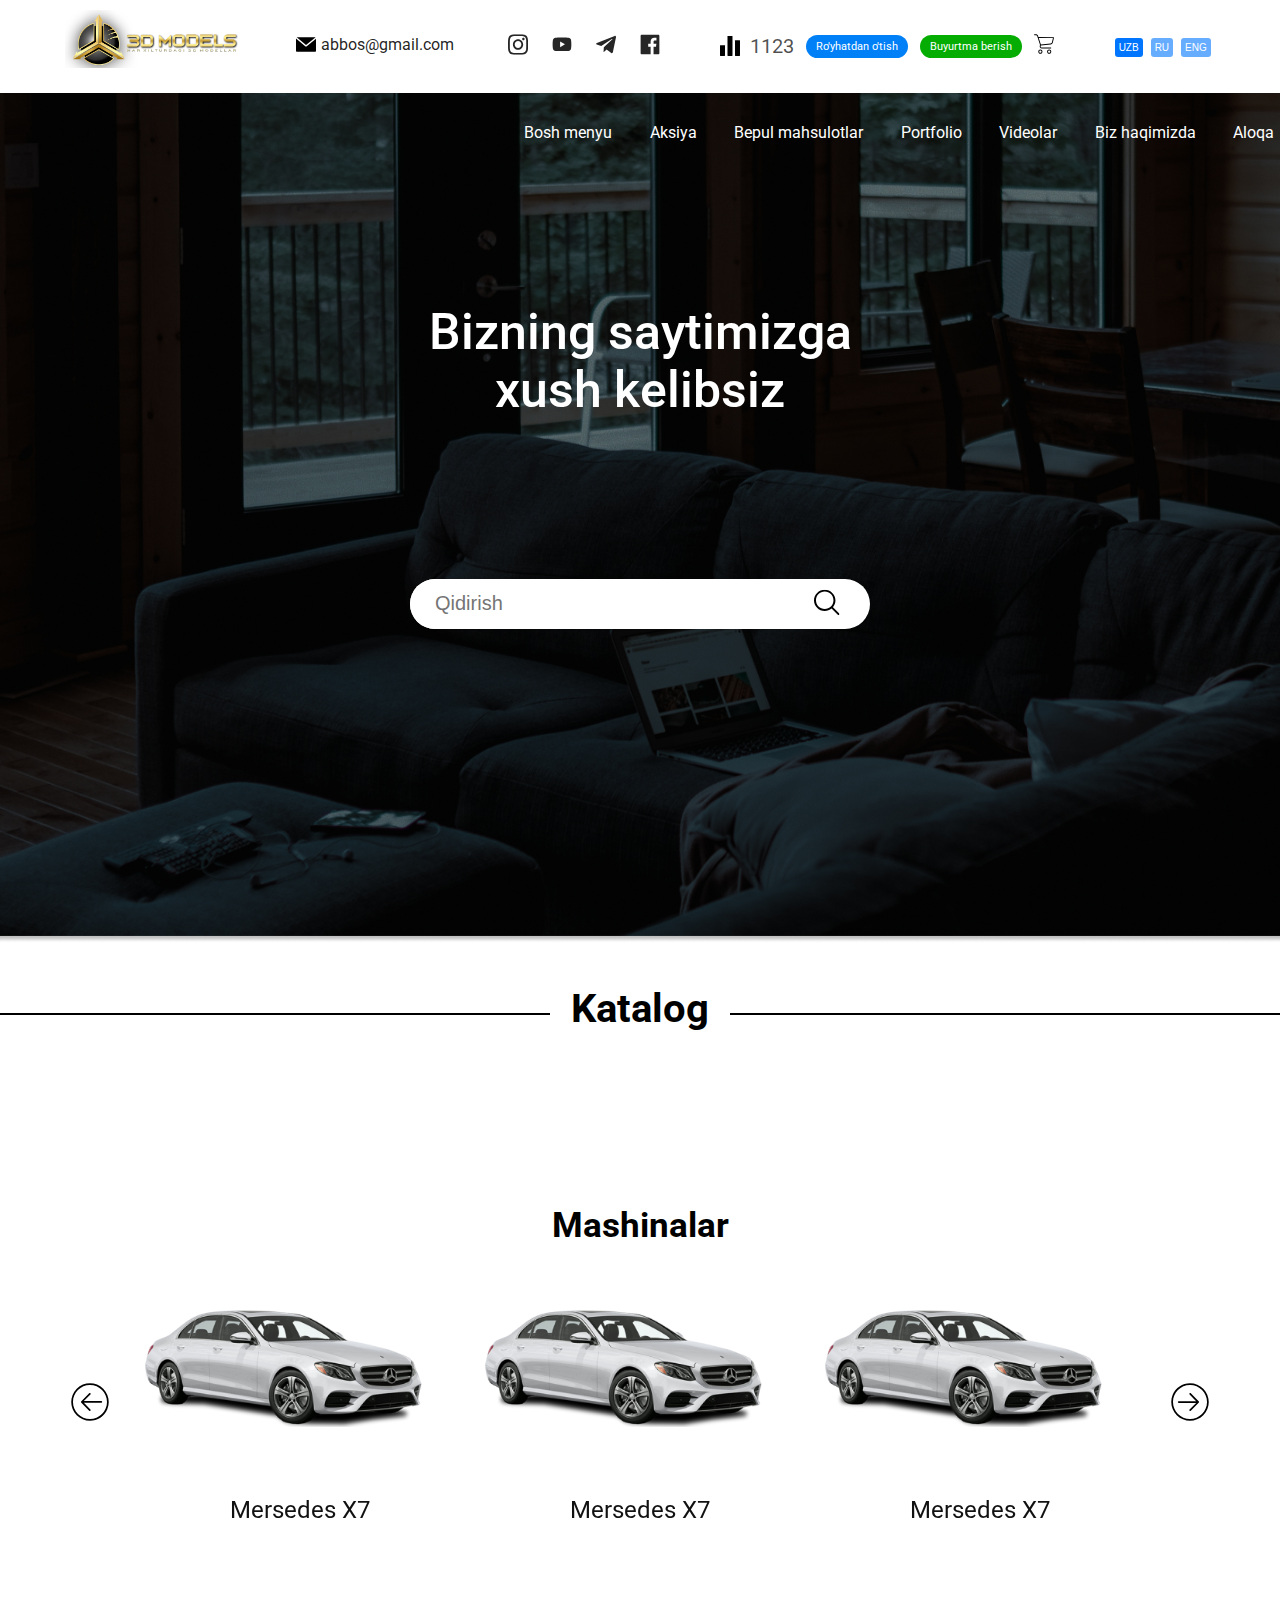
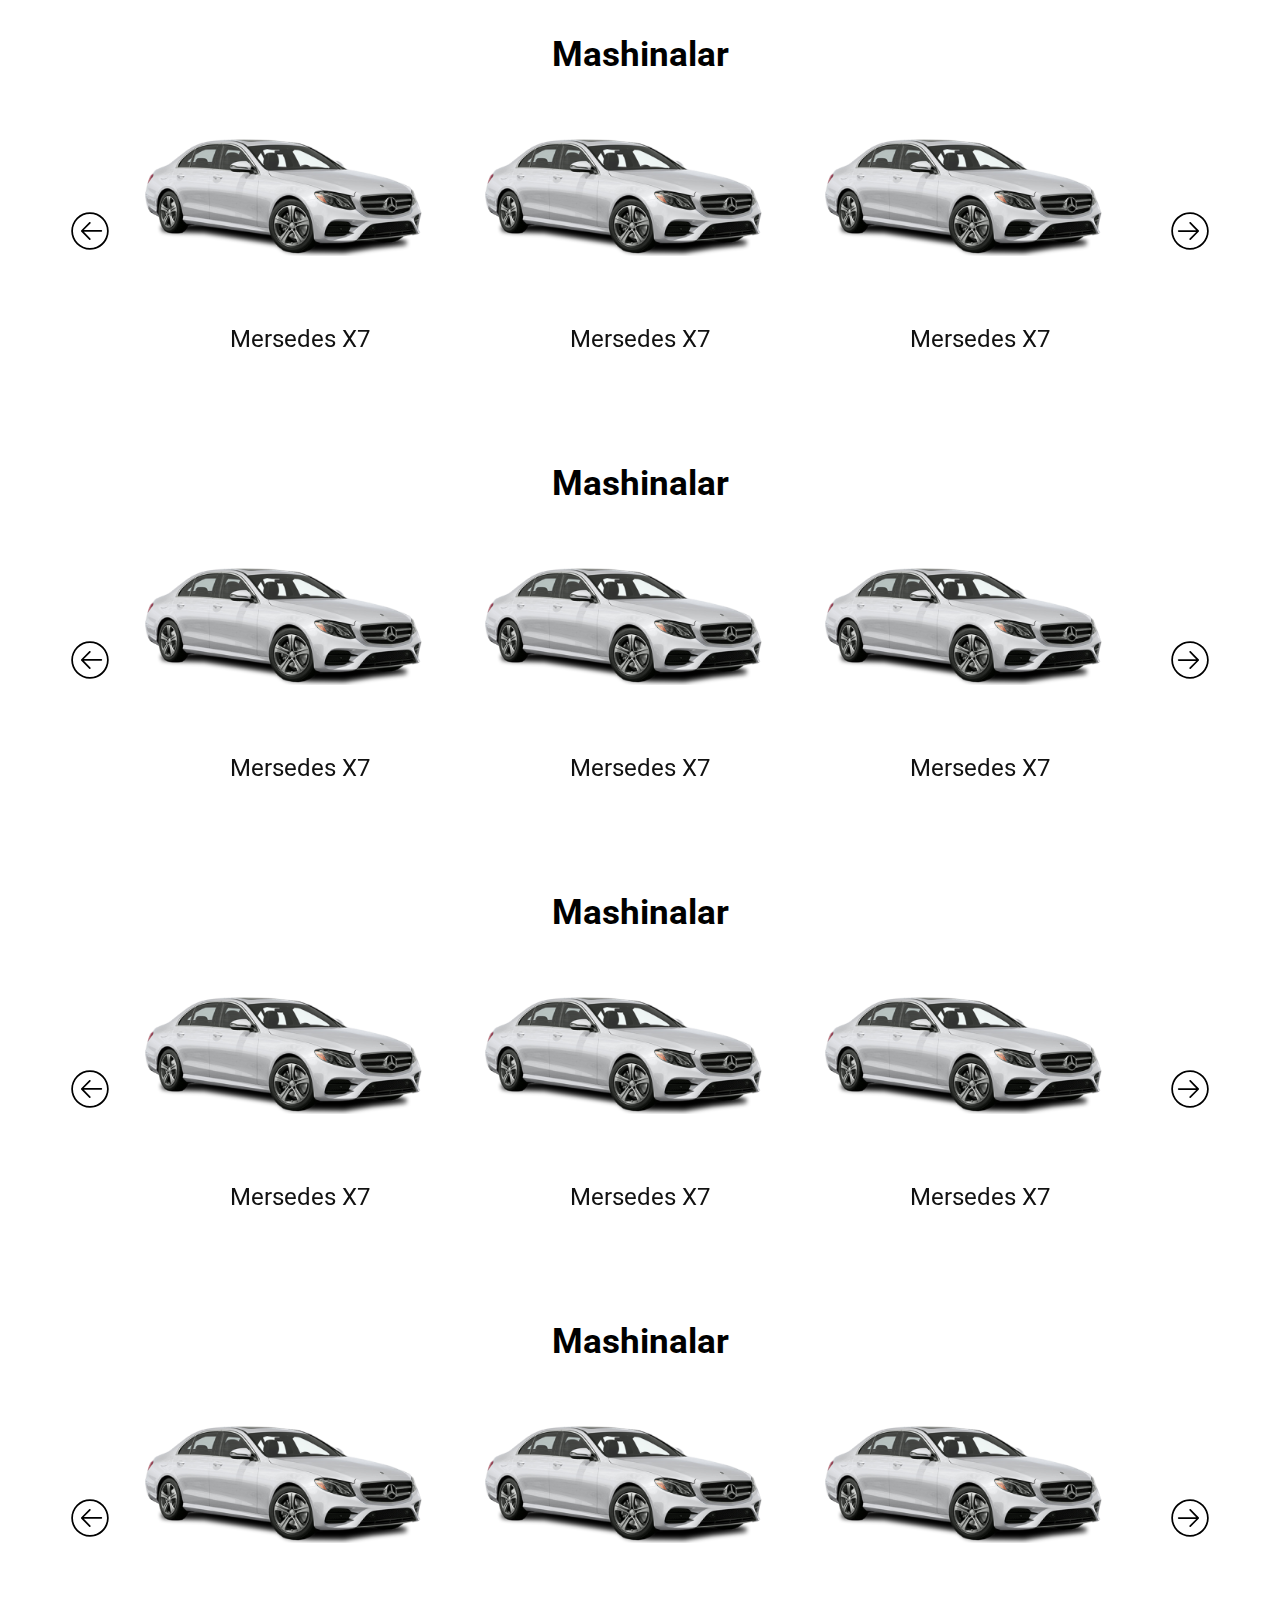
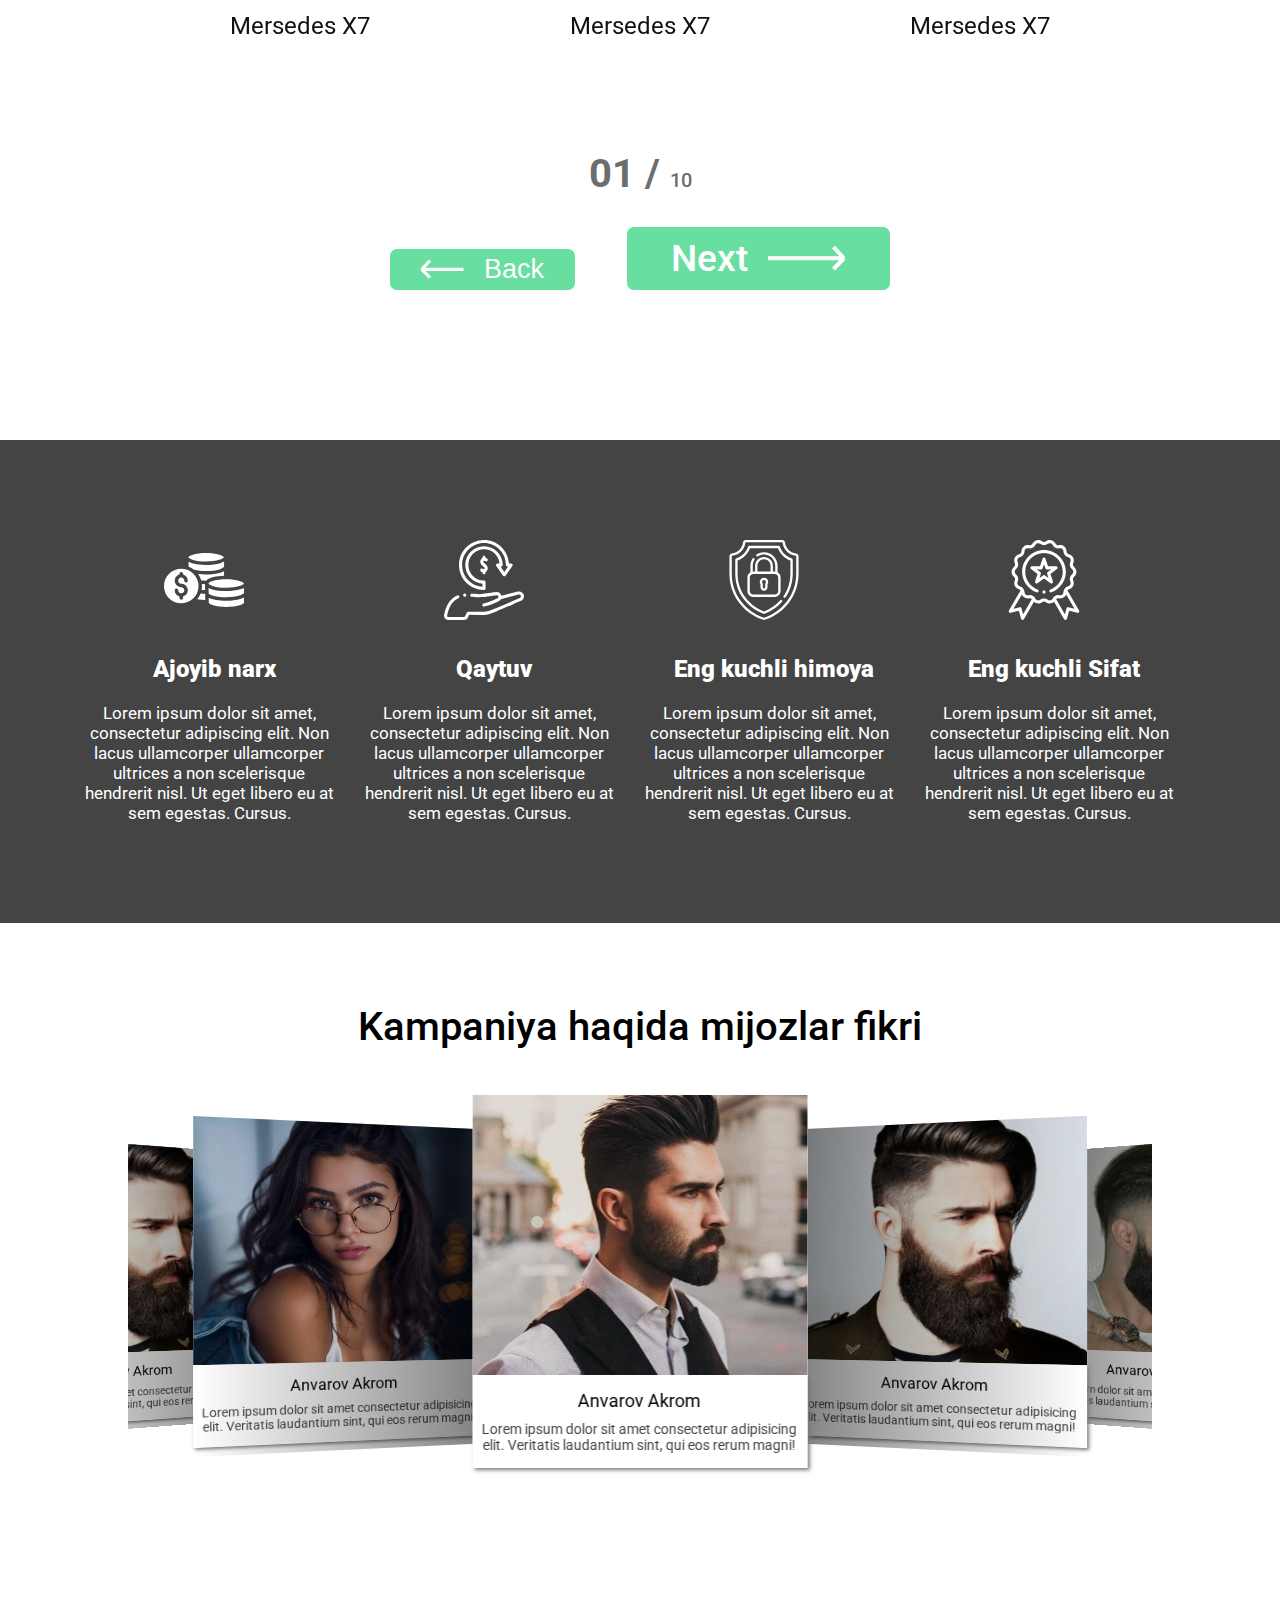
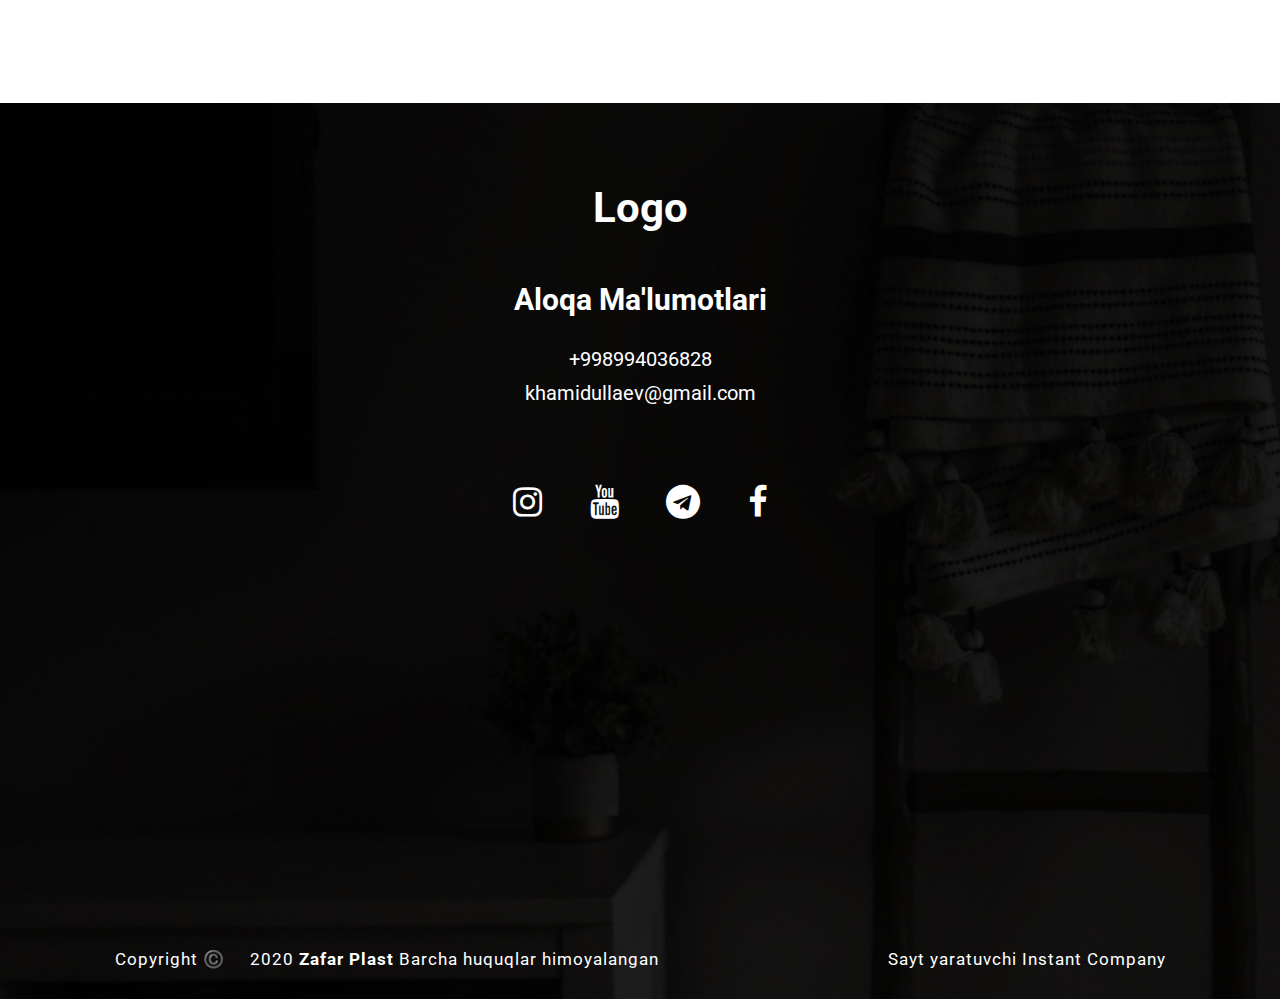
==== commit 45090c07: "3 modeling" ====
--- a/index.html
+++ b/index.html
@@ -10,7 +10,7 @@
 	<link rel="stylesheet" href="./jQuery/lips/owlcarousel2/assets/owl.carousel.min.css">
 	<link rel="stylesheet" href="./jQuery/lips/owlcarousel2/assets/owl.theme.default.min.css">
 
-	<link rel="stylesheet" href="./js/swiper.min.css">
+	<link rel="stylesheet" href="./css/swiper.min.css">
 	<!-- style-link -->
 	<link rel="stylesheet" href="css/style.css">
 	<title>3D Model</title>
@@ -20,7 +20,7 @@
 	<div class="wrapper">
 		<header class="header">
 			<div class="header__body">
-				<a href="index.html" class="header__logo">Logo</a>
+				<a href="index.html" class="header__logo"><img src="./img/logo.png" alt="logo"></a>
 				<div class="header__messengers">
 					<a href="email:abbos@gmail.com"><img src="./img/icons/email.svg" alt="email icon"> abbos@gmail.com</a>
 					<a href="#"><img src="./img/icons/instagram.svg" alt="instagram icon"></a>
@@ -31,9 +31,11 @@
 				<div class="header__signin">
 					<img src="./img/icons/bar-chart.svg" alt="bar-chart icon">
 					<p>1123</p>
-					<a href="#" class="header__registration">Ro'yhatdan o'tish</a>
+					<a href="register.html" class="header__registration">Ro'yhatdan o'tish</a>
 					<a href="#" class="header__order">Buyurtma berish</a>
-					<img src="./img/icons/shopping-cart.svg" alt="shoping card">
+					<a href="shopingCard.html"  class="header__shopcard">
+						<img src="./img/icons/shopping-cart.svg" alt="shoping card">
+					</a>
 				</div>
 				<div class="header__language">
 					<button class="uz active">uzb</button>
@@ -56,12 +58,13 @@
 
 			<div class="content__navbar">
 				<ul class="content__navbar--list">
-					<li><a href="#">Aksiya</a></li>
-					<li><a href="#">Bepul mahsulotlar</a></li>
-					<li><a href="#">Portfolio</a></li>
-					<li><a href="#">Videolar</a></li>
-					<li><a href="#">Biz haqimizda</a></li>
-					<li><a href="#">Aloqa</a></li>
+					<li><a href="index.html">Bosh menyu</a></li>
+					<li><a href="sale.html">Aksiya</a></li>
+					<li><a href="free.html">Bepul mahsulotlar</a></li>
+					<li><a href="portfolio.html">Portfolio</a></li>
+					<li><a href="Videos.html">Videolar</a></li>
+					<li><a href="about.html">Biz haqimizda</a></li>
+					<li><a href="Aloqa.html">Aloqa</a></li>
 				</ul>
 			</div>
 
@@ -84,42 +87,42 @@
 					<div class="blog__items">
 						<div class="owl-carousel owl-theme">
 
-							<a href="#" class="blog__item">
+							<a href="Mahsulot.html" class="blog__item">
 								<div class="blog__item--img">
 									<img src="./img/slider-img.png" alt="slider-img">
 								</div>
 								<div class="blog__item--subtitle">Mersedes X7 <br> </div>
 							</a>
 
-							<a href="#" class="blog__item">
-								<div class="blog__item--img">
-									<img src="./img/slider-img.png" alt="slider-img">
-								</div>
-								<div class="blog__item--subtitle">Mersedes X7</div>
-							</a>
-
-							<a href="#" class="blog__item">
-								<div class="blog__item--img">
-									<img src="./img/slider-img.png" alt="slider-img">
-								</div>
-								<div class="blog__item--subtitle">Mersedes X7</div>
-							</a>
-
-							<a href="#" class="blog__item">
-								<div class="blog__item--img">
-									<img src="./img/slider-img.png" alt="slider-img">
-								</div>
-								<div class="blog__item--subtitle">Mersedes X7</div>
-							</a>
-
-							<a href="#" class="blog__item">
-								<div class="blog__item--img">
-									<img src="./img/slider-img.png" alt="slider-img">
-								</div>
-								<div class="blog__item--subtitle">Mersedes X7</div>
-							</a>
-
-							<a href="#" class="blog__item">
+							<a href="Mahsulot.html" class="blog__item">
+								<div class="blog__item--img">
+									<img src="./img/slider-img.png" alt="slider-img">
+								</div>
+								<div class="blog__item--subtitle">Mersedes X7</div>
+							</a>
+
+							<a href="Mahsulot.html" class="blog__item">
+								<div class="blog__item--img">
+									<img src="./img/slider-img.png" alt="slider-img">
+								</div>
+								<div class="blog__item--subtitle">Mersedes X7</div>
+							</a>
+
+							<a href="Mahsulot.html" class="blog__item">
+								<div class="blog__item--img">
+									<img src="./img/slider-img.png" alt="slider-img">
+								</div>
+								<div class="blog__item--subtitle">Mersedes X7</div>
+							</a>
+
+							<a href="Mahsulot.html" class="blog__item">
+								<div class="blog__item--img">
+									<img src="./img/slider-img.png" alt="slider-img">
+								</div>
+								<div class="blog__item--subtitle">Mersedes X7</div>
+							</a>
+
+							<a href="Mahsulot.html" class="blog__item">
 								<div class="blog__item--img">
 									<img src="./img/slider-img.png" alt="slider-img">
 								</div>
@@ -146,14 +149,14 @@
 								<div class="blog__item--subtitle">Mersedes X7 <br> </div>
 							</a>
 
-							<a href="#" class="blog__item">
-								<div class="blog__item--img">
-									<img src="./img/slider-img.png" alt="slider-img">
-								</div>
-								<div class="blog__item--subtitle">Mersedes X7</div>
-							</a>
-
-							<a href="#" class="blog__item">
+							<a href="Mahsulot.html" class="blog__item">
+								<div class="blog__item--img">
+									<img src="./img/slider-img.png" alt="slider-img">
+								</div>
+								<div class="blog__item--subtitle">Mersedes X7</div>
+							</a>
+
+							<a href="Mahsulot.html" class="blog__item">
 								<div class="blog__item--img">
 									<img src="./img/slider-img.png" alt="slider-img">
 								</div>
@@ -363,7 +366,7 @@
 
 				<div class="blog__btns">
 					<button class="blog__btns--back"> <img src="./img/icons/arrow-back.svg" alt="back icon">Back</button>
-					<button class="blog__btns--next">Next <img src="./img/icons/next-icon.svg" alt="next icon"></button>
+					<a href="sale.html" class="blog__btns--next">Next <img src="./img/icons/next-icon.svg" alt="next icon"></a>
 
 				</div>
 			</div>
@@ -512,13 +515,12 @@
 								src="https://maps.google.com/maps?q=uzbekistan%2C%20toshkent%2C%20mirzo%20ulugbek&t=&z=13&ie=UTF8&iwloc=&output=embed"
 								frameborder="0" scrolling="no" marginheight="0" marginwidth="0"></iframe><a
 								href="https://2piratebay.org">free movies</a></div>
-					
 					</div>
 				</div>
 			</div>
 
 			<div class="footer__creators">
-				<p><span>Copyright ©️</span> 2020 <strong>Zafar Plast</strong>  Barcha huquqlar himoyalangan</p>
+				<p><span>Copyright ©️</span> 2020 <strong>Zafar Plast</strong> Barcha huquqlar himoyalangan</p>
 				<p>Sayt yaratuvchi Instant Company</p>
 			</div>
 		</footer>
--- a/css/style.css
+++ b/css/style.css
@@ -37,12 +37,12 @@
   vertical-align: top;
 }
 
-::-webkit-scrollbar {
+body::-webkit-scrollbar {
   width: 12px;
   background-color: #000;
 }
 
-::-webkit-scrollbar-thumb {
+body::-webkit-scrollbar-thumb {
   background-color: #ddd;
   border-radius: 25px;
 }
@@ -364,6 +364,12 @@
   font-weight: bold;
   text-transform: uppercase;
   color: #000;
+  background: #fff;
+  margin: -5px 0px 10px 0px;
+}
+
+.header__logo img {
+  width: 180px;
 }
 
 .header__messengers a {
@@ -403,7 +409,20 @@
 }
 
 .header__signin img {
+  width: 20px;
   margin: 0px 10px 0px 0px;
+}
+
+.header__shopcard img {
+  -webkit-transition: -webkit-transform .2s ease-in;
+  transition: -webkit-transform .2s ease-in;
+  transition: transform .2s ease-in;
+  transition: transform .2s ease-in, -webkit-transform .2s ease-in;
+}
+
+.header__shopcard img:hover {
+  -webkit-transform: scale(1.3);
+          transform: scale(1.3);
 }
 
 .header__registration {
@@ -763,6 +782,9 @@
 @media (max-width: 414px) {
   .header__messengers {
     display: none;
+  }
+  .header__logo {
+    margin: -8px 0px 10px -10px;
   }
   .content__navbar--list {
     -webkit-box-orient: vertical;
@@ -819,7 +841,7 @@
     z-index: 3;
   }
   .header__signin {
-    margin: 55px 0px 15px 0px;
+    margin: 71px 0px 15px 0px;
   }
   .navbar__burger {
     display: block;
@@ -921,6 +943,1390 @@
   .gmap_canvas iframe {
     width: 400px;
   }
+  .slide {
+    padding: 2em 1em !important;
+    max-width: 1200px;
+    margin: 0px !important;
+  }
+  .payment {
+    padding: 3.5em 1em 5.5em !important;
+  }
+}
+
+@media (max-width: 768px) {
+  .sale__title {
+    margin: 50px 0px 80px 22% !important;
+  }
+  .sale__line {
+    display: none;
+  }
+  .sale__card,
+  .sale__imgblog {
+    width: 375px !important;
+  }
+  .sale__img {
+    width: 360px !important;
+  }
+}
+
+@media (max-width: 414px) {
+  .sale__title {
+    margin: 50px 0px 80px 0% !important;
+  }
+}
+
+@media (max-width: 768px) {
+  .freeproducts__card,
+  .freeproducts__card--image {
+    width: 375px !important;
+  }
+  .freeproducts__card--img {
+    width: 355px !important;
+  }
+  .freeproducts__line1,
+  .freeproducts__line2 {
+    width: 25% !important;
+  }
+}
+
+@media (max-width: 414px) {
+  .freeproducts__line1,
+  .freeproducts__line2 {
+    display: none;
+  }
+  .freeproducts__title {
+    -webkit-box-pack: center !important;
+        -ms-flex-pack: center !important;
+            justify-content: center !important;
+  }
+  .freecontent__img {
+    width: 420px;
+    margin: 30px 0px 0px 0px;
+  }
+}
+
+@media (max-width: 768px) {
+  .portfolio__card {
+    width: 375px !important;
+  }
+  .portfolio__card--img {
+    width: 375px !important;
+  }
+}
+
+.contact {
+  padding: 5.5em 9em;
+  max-width: 1200px;
+  margin: 0 auto;
+  display: -webkit-box;
+  display: -ms-flexbox;
+  display: flex;
+  -webkit-box-orient: horizontal;
+  -webkit-box-direction: normal;
+      -ms-flex-direction: row;
+          flex-direction: row;
+  -webkit-box-pack: justify;
+      -ms-flex-pack: justify;
+          justify-content: space-between;
+}
+
+.contact__head {
+  width: 45%;
+}
+
+.contact__item {
+  margin: 0 0 1.5em 0;
+  position: relative;
+}
+
+.contact__input {
+  display: block;
+  -webkit-box-sizing: border-box;
+          box-sizing: border-box;
+  width: 100%;
+  outline: none;
+  margin: 0;
+}
+
+.contact__input[type="text"], .contact [type="number"] {
+  background: #fff;
+  border: 1px solid grey;
+  font-size: 22px;
+  color: #000;
+  font-weight: bold;
+  padding: .8em 2em;
+}
+
+.contact__input {
+  background: white;
+  border: 1px solid grey;
+  font-size: 22px;
+  color: #000;
+  font-weight: bold;
+  padding: .8em 2em;
+}
+
+.contact textarea {
+  resize: none;
+}
+
+.contact textarea::-webkit-input-placeholder {
+  font-size: 22px;
+  font-family: "Reboto", sans-serif;
+}
+
+.contact textarea:-ms-input-placeholder {
+  font-size: 22px;
+  font-family: "Reboto", sans-serif;
+}
+
+.contact textarea::-ms-input-placeholder {
+  font-size: 22px;
+  font-family: "Reboto", sans-serif;
+}
+
+.contact textarea::placeholder {
+  font-size: 22px;
+  font-family: "Reboto", sans-serif;
+}
+
+.contact input::-webkit-outer-spin-button,
+.contact input::-webkit-inner-spin-button {
+  -webkit-appearance: none;
+  margin: 0;
+}
+
+.contact__input[type="text"]:focus, .contact [type="number"]:focus {
+  background: #fff;
+}
+
+.contact__submit {
+  margin-top: 30px;
+}
+
+.contact__submit[type="submit"] {
+  background: #0688FF;
+  -webkit-box-shadow: 0 3px 0 0 #006ed2;
+          box-shadow: 0 3px 0 0 #006ed2;
+  border: none;
+  color: #fff;
+  cursor: pointer;
+  display: block;
+  font-size: 22px;
+  line-height: 1.6em;
+  outline: none;
+  width: 240px;
+  height: 62px;
+  border-radius: 60px;
+  text-shadow: 0 1px #0688FF;
+  font-weight: bold;
+  -webkit-transition: all 0.3s;
+  transition: all 0.3s;
+}
+
+.contact__submit[type="submit"][type="submit"]:hover {
+  background: rgba(3, 139, 253, 0.84);
+  -webkit-box-shadow: 0 1px 3px #00386c;
+          box-shadow: 0 1px 3px #00386c;
+  -webkit-transition: all 0.3s;
+  transition: all 0.3s;
+}
+
+.contact__title {
+  font-size: 24px;
+  color: #000;
+  font-weight: bold;
+  line-height: 115.9%;
+  padding-bottom: 40px;
+}
+
+.contact__desc {
+  color: #0688FF;
+}
+
+.contact__section {
+  max-width: 50%;
+  display: -webkit-box;
+  display: -ms-flexbox;
+  display: flex;
+  -webkit-box-pack: center;
+      -ms-flex-pack: center;
+          justify-content: center;
+  -webkit-box-align: center;
+      -ms-flex-align: center;
+          align-items: center;
+  margin-top: 70px;
+}
+
+.contact__menu {
+  border: 1px solid grey;
+  padding: 2.5em 3em;
+  margin-top: 50px;
+  -webkit-transition: all 0.3s;
+  transition: all 0.3s;
+}
+
+.contact__menu:hover {
+  -webkit-box-shadow: 0 0 10px rgba(111, 111, 118, 0.85);
+          box-shadow: 0 0 10px rgba(111, 111, 118, 0.85);
+  -webkit-transition: all 0.3s;
+  transition: all 0.3s;
+}
+
+.contact__items {
+  display: -webkit-box;
+  display: -ms-flexbox;
+  display: flex;
+  -webkit-box-orient: horizontal;
+  -webkit-box-direction: normal;
+      -ms-flex-direction: row;
+          flex-direction: row;
+  -webkit-box-align: center;
+      -ms-flex-align: center;
+          align-items: center;
+}
+
+.contact__images {
+  width: 25px;
+  height: auto;
+  margin-right: 15px;
+}
+
+.contact__group {
+  font-size: 18px;
+  line-height: 100.9%;
+  font-weight: normal;
+}
+
+.contact__text {
+  font-size: 23px;
+  font-weight: bold;
+  line-height: 100.9%;
+  margin-bottom: 20px;
+  color: #000;
+}
+
+.contact__span {
+  color: #0688FF;
+  font-weight: bold;
+  line-height: 35px;
+}
+
+.swiper-container {
+  width: 80%;
+  padding: 3em 5em;
+  margin: 30px auto;
+}
+
+.swiper-slide {
+  background-size: contain;
+  background-position: center;
+  background-repeat: no-repeat;
+}
+
+.gallery-thumbs {
+  height: 20%;
+  -webkit-box-sizing: border-box;
+          box-sizing: border-box;
+  padding: 10px 0;
+}
+
+.gallery-thumbs .swiper-slide {
+  height: 100%;
+  opacity: 0.4;
+}
+
+.gallery-thumbs .swiper-slide-thumb-active {
+  opacity: 1;
+  border: 1px solid grey;
+}
+
+.swiper-container {
+  margin-left: auto;
+  margin-right: auto;
+  position: relative;
+  overflow: hidden;
+  list-style: none;
+  padding: 15px 0;
+  z-index: 1;
+}
+
+.swiper-wrapper {
+  position: relative;
+  width: 100%;
+  height: 100%;
+  z-index: 1;
+  display: -webkit-box;
+  display: -ms-flexbox;
+  display: flex;
+  -webkit-transition-property: -webkit-transform;
+  transition-property: -webkit-transform;
+  transition-property: transform;
+  transition-property: transform, -webkit-transform;
+  -webkit-box-sizing: content-box;
+          box-sizing: content-box;
+}
+
+.swiper-slide {
+  -ms-flex-negative: 0;
+      flex-shrink: 0;
+  width: 100%;
+  height: 100%;
+  -webkit-transition-property: -webkit-transform;
+  transition-property: -webkit-transform;
+  transition-property: transform;
+  transition-property: transform, -webkit-transform;
+}
+
+.wrappers {
+  height: 100vh;
+  margin-top: 100px;
+}
+
+.wrappers__top {
+  -webkit-box-shadow: 0 0 15px rgba(78, 74, 74, 0.42);
+          box-shadow: 0 0 15px rgba(78, 74, 74, 0.42);
+  height: 80%;
+  width: 80%;
+  padding-top: 60px;
+  padding-bottom: 80px;
+  position: relative;
+}
+
+.wrappers__button__next {
+  right: 10px;
+  left: auto;
+  width: 40px;
+  height: 40px;
+}
+
+.wrappers__button__prev {
+  left: 10px;
+  right: auto;
+  width: 40px;
+  height: 40px;
+}
+
+.wrappers__button__next, .wrappers__button__prev {
+  position: absolute;
+  top: 50%;
+  z-index: 10;
+  cursor: pointer;
+  display: -webkit-box;
+  display: -ms-flexbox;
+  display: flex;
+  -webkit-box-align: center;
+      -ms-flex-align: center;
+          align-items: center;
+  -webkit-box-pack: center;
+      -ms-flex-pack: center;
+          justify-content: center;
+}
+
+.wrappers__button__next, .wrappers__button__prev {
+  font-size: 70px;
+  text-transform: none;
+  font-variant: initial;
+}
+
+.wrappers__button__prev {
+  -webkit-transform: translateX(50px);
+          transform: translateX(50px);
+}
+
+.wrappers__button__next {
+  -webkit-transform: translateX(-50px);
+          transform: translateX(-50px);
+}
+
+.wrappers__slider {
+  border: 1px solid grey;
+  border-left: none;
+}
+
+.wrappers__info {
+  width: calc(100% - 15px);
+  position: absolute;
+  bottom: -70px;
+  display: -webkit-box;
+  display: -ms-flexbox;
+  display: flex;
+  -webkit-box-orient: horizontal;
+  -webkit-box-direction: normal;
+      -ms-flex-direction: row;
+          flex-direction: row;
+  -webkit-box-align: center;
+      -ms-flex-align: center;
+          align-items: center;
+  padding: 0 100px;
+  -webkit-box-pack: justify;
+      -ms-flex-pack: justify;
+          justify-content: space-between;
+}
+
+.wrappers__info img {
+  width: 20px;
+  height: 15px;
+}
+
+.wrappers__box {
+  display: -webkit-box;
+  display: -ms-flexbox;
+  display: flex;
+  -webkit-box-orient: horizontal;
+  -webkit-box-direction: normal;
+      -ms-flex-direction: row;
+          flex-direction: row;
+  -webkit-box-align: center;
+      -ms-flex-align: center;
+          align-items: center;
+}
+
+.wrappers__nums {
+  font-size: 20px;
+}
+
+.wrappers__span {
+  font-size: 40px;
+  position: relative;
+  font-weight: bold;
+}
+
+.wrappers__span span {
+  font-size: 25px;
+}
+
+.wrappers__text {
+  font-size: 30px;
+  font-weight: normal;
+  line-height: 100.9%;
+  margin: 4px 60px;
+  display: block;
+  width: 100%;
+  top: -40px;
+  position: absolute;
+}
+
+.slide {
+  padding: 2em 3em;
+  max-width: 1200px;
+  margin: 4em 6.5em 5em;
+}
+
+.slide__title {
+  font-size: 42px;
+  font-weight: bold;
+  color: #0080F6;
+  line-height: 100.9%;
+  margin-bottom: 20px;
+}
+
+.slide__star {
+  margin-left: 40px;
+  font-size: 30px;
+  color: rgba(255, 255, 9, 0.87);
+  letter-spacing: -3px;
+}
+
+.slide__texts {
+  font-size: 26px;
+  line-height: 100.9%;
+  font-weight: 600;
+  color: #000;
+  margin-bottom: 35px;
+  padding: 0;
+}
+
+.slide__text__last {
+  font-size: 23px;
+  line-height: 100.9%;
+  font-weight: lighter;
+  margin-bottom: 80px;
+}
+
+.slide__btn {
+  display: -webkit-box;
+  display: -ms-flexbox;
+  display: flex;
+  -webkit-box-orient: horizontal;
+  -webkit-box-direction: normal;
+      -ms-flex-direction: row;
+          flex-direction: row;
+  -webkit-box-pack: start;
+      -ms-flex-pack: start;
+          justify-content: flex-start;
+  -webkit-box-align: start;
+      -ms-flex-align: start;
+          align-items: flex-start;
+  margin-top: 60px;
+}
+
+.slide__btn a {
+  text-decoration: none;
+}
+
+.slide__buy {
+  background: #0080F6;
+  border: none;
+  color: #fff;
+  cursor: pointer;
+  display: block;
+  font-size: 22px;
+  line-height: 1.6em;
+  outline: none;
+  border-radius: 60px;
+  font-weight: bold;
+  -webkit-transition: all 0.3s;
+  transition: all 0.3s;
+  margin-right: 30px;
+  padding: 1rem 3rem;
+}
+
+.slide__buy[type="submit"]:hover {
+  background: rgba(3, 139, 253, 0.84);
+  -webkit-box-shadow: 0 1px 3px #00305d;
+          box-shadow: 0 1px 3px #00305d;
+  -webkit-transition: all 0.3s;
+  transition: all 0.3s;
+}
+
+.slide__bug {
+  background: #04DC00;
+  border: none;
+  color: #fff;
+  cursor: pointer;
+  display: block;
+  font-size: 22px;
+  line-height: 1.6em;
+  outline: none;
+  padding: 1rem 2rem;
+  border-radius: 60px;
+  font-weight: bold;
+  -webkit-transition: all 0.3s;
+  transition: all 0.3s;
+}
+
+.slide__bug[type="submit"]:hover {
+  background: #4edb4b;
+  -webkit-box-shadow: 0 1px 3px #014300;
+          box-shadow: 0 1px 3px #014300;
+  -webkit-transition: all 0.3s;
+  transition: all 0.3s;
+}
+
+.slide__shop__icon {
+  width: 10%;
+  margin-left: 5px;
+}
+
+.form {
+  background: #F6F6F6;
+  padding: 5.5em 9em 5.5em;
+  max-width: 732px;
+  margin: 10px auto 0;
+  -webkit-box-shadow: 0 0 1em #222;
+          box-shadow: 0 0 1em #222;
+}
+
+.form__item {
+  margin: 0 0 1.5em 0;
+  position: relative;
+}
+
+.form__input {
+  display: block;
+  -webkit-box-sizing: border-box;
+          box-sizing: border-box;
+  width: 100%;
+  outline: none;
+  margin: 0;
+}
+
+.form__input[type="text"],
+.form [type="email"],
+.form [type="password"] {
+  background: #fff;
+  border: 1px solid grey;
+  -webkit-box-shadow: 0 0 5px rgba(111, 111, 118, 0.85);
+          box-shadow: 0 0 5px rgba(111, 111, 118, 0.85);
+  font-size: 22px;
+  font-weight: bold;
+  padding: .8em 2em;
+  border-radius: 2px;
+}
+
+.form__input[type="text"]:focus, .form [type="email"]:focus, .form [type="password"]:focus {
+  background: #fff;
+}
+
+.form__submit {
+  margin-top: 30px;
+}
+
+.form__submit[type="submit"] {
+  background: #0688FF;
+  -webkit-box-shadow: 0 3px 0 0 #006ed2;
+          box-shadow: 0 3px 0 0 #006ed2;
+  border: none;
+  color: #fff;
+  cursor: pointer;
+  display: block;
+  font-size: 22px;
+  line-height: 1.6em;
+  outline: none;
+  width: 240px;
+  height: 62px;
+  border-radius: 60px;
+  text-shadow: 0 1px #0688FF;
+  font-weight: bold;
+  -webkit-transition: all 0.3s;
+  transition: all 0.3s;
+}
+
+.form__submit[type="submit"][type="submit"]:hover {
+  background: rgba(3, 139, 253, 0.84);
+  -webkit-box-shadow: 0 1px 3px #00386c;
+          box-shadow: 0 1px 3px #00386c;
+  -webkit-transition: all 0.3s;
+  transition: all 0.3s;
+}
+
+.form__title {
+  font-size: 22px;
+  color: #000;
+  font-weight: bold;
+  line-height: 128.9%;
+  padding-bottom: 40px;
+}
+
+.form__desc {
+  color: #04D200;
+}
+
+.payment {
+  padding: 5.5em 9em 5.5em;
+  max-width: 860px;
+  margin: 10px auto 0;
+}
+
+.payment__text {
+  font-size: 24px;
+  line-height: 100.9%;
+  padding-bottom: 40px;
+  color: #0565BD;
+  margin-bottom: 50px;
+}
+
+.payment__desc {
+  font-weight: bold;
+}
+
+.payment__item {
+  margin: 0 0 1.5em 0;
+  position: relative;
+  max-width: 600px;
+}
+
+.payment__title {
+  color: #000;
+  font-size: 20px;
+  font-weight: bold;
+}
+
+.payment__input {
+  display: block;
+  -webkit-box-sizing: border-box;
+          box-sizing: border-box;
+  width: 100%;
+  outline: none;
+  margin: 0 auto;
+  position: relative;
+}
+
+.payment__input[type="number"], .payment__input[type="text"],
+.payment [type="email"],
+.payment [type="password"] {
+  background: transparent;
+  border: none;
+  border-bottom: 1px solid grey;
+  display: inline-block;
+  outline: none;
+  font-size: 20px;
+  color: grey;
+  font-weight: bold;
+  padding: .8em 0.5em;
+}
+
+.payment input::-webkit-outer-spin-button,
+.payment input::-webkit-inner-spin-button {
+  -webkit-appearance: none;
+  margin: 0;
+}
+
+.payment__input[type="text"]:focus, .payment [type="email"]:focus, .payment [type="password"]:focus {
+  background: #fff;
+}
+
+.payment__uzcard__img {
+  display: -webkit-box;
+  display: -ms-flexbox;
+  display: flex;
+  -webkit-box-orient: horizontal;
+  -webkit-box-direction: normal;
+      -ms-flex-direction: row;
+          flex-direction: row;
+  -webkit-box-pack: justify;
+      -ms-flex-pack: justify;
+          justify-content: space-between;
+  width: 15%;
+  height: 50px;
+  float: right;
+  position: relative;
+  margin-top: -60px;
+}
+
+.payment__uzcard__imgxumo {
+  display: -webkit-box;
+  display: -ms-flexbox;
+  display: flex;
+  width: 10%;
+  height: 41px;
+  float: right;
+  margin-right: 80px;
+  position: relative;
+  margin-top: -55px;
+}
+
+.payment__submit {
+  margin-top: 30px;
+}
+
+.payment__submit[type="submit"] {
+  background: #05E500;
+  -webkit-box-shadow: 0 3px 0 0 #04b200;
+          box-shadow: 0 3px 0 0 #04b200;
+  border: none;
+  color: #fff;
+  cursor: pointer;
+  display: block;
+  font-size: 22px;
+  line-height: 1.6em;
+  outline: none;
+  width: 200px;
+  height: 62px;
+  border-radius: 60px;
+  text-shadow: 0 1px #05E500;
+  font-weight: bold;
+  -webkit-transition: all 0.3s;
+  transition: all 0.3s;
+}
+
+.payment__submit[type="submit"][type="submit"]:hover {
+  background: rgba(3, 253, 28, 0.58);
+  -webkit-box-shadow: 0 1px 3px #024c00;
+          box-shadow: 0 1px 3px #024c00;
+  -webkit-transition: all 0.3s;
+  transition: all 0.3s;
+}
+
+.title {
+  height: 82%;
+}
+
+.sale {
+  margin: 0px 0px 100px 0px;
+}
+
+.sale__title {
+  font-size: 40px;
+  margin: 40px 0px 0px 33%;
+  text-align: center;
+  background-color: #fff;
+  display: inline-block;
+  padding: 0 20px;
+}
+
+.sale__line {
+  height: 3px;
+  background: rgba(58, 56, 56, 0.7);
+  margin: -20px 0px 80px 0px;
+}
+
+.sale__cards {
+  display: -webkit-box;
+  display: -ms-flexbox;
+  display: flex;
+  -ms-flex-wrap: wrap;
+      flex-wrap: wrap;
+  -webkit-box-pack: center;
+      -ms-flex-pack: center;
+          justify-content: center;
+  -webkit-box-align: center;
+      -ms-flex-align: center;
+          align-items: center;
+  margin: 0px 0px 80px 0px;
+}
+
+.sale__card {
+  width: 430px;
+  cursor: pointer;
+  border: 1px solid #EDEDED;
+}
+
+.sale__card--title {
+  display: -webkit-box;
+  display: -ms-flexbox;
+  display: flex;
+  -webkit-box-pack: justify;
+      -ms-flex-pack: justify;
+          justify-content: space-between;
+  -webkit-box-align: center;
+      -ms-flex-align: center;
+          align-items: center;
+  color: rgba(255, 255, 255, 0.87);
+  padding: 0px 20px 10px 0px;
+  background: rgba(0, 0, 0, 0.48);
+  margin: 0px 0px 15px 0px;
+  font-size: 18px;
+  opacity: 0;
+  -webkit-transition: all ease-in .2s;
+  transition: all ease-in .2s;
+}
+
+.sale__card--title:hover {
+  background: rgba(0, 0, 0, 0.35);
+}
+
+.sale__imgblog {
+  display: -webkit-box;
+  display: -ms-flexbox;
+  display: flex;
+  -webkit-box-pack: center;
+      -ms-flex-pack: center;
+          justify-content: center;
+  -webkit-box-align: center;
+      -ms-flex-align: center;
+          align-items: center;
+  width: 430px;
+  height: 230px;
+}
+
+.sale__card:hover .sale__card--title {
+  -webkit-transition: all ease-in .2s;
+  transition: all ease-in .2s;
+  margin: 0px 0px 15px 0px;
+  opacity: 1;
+}
+
+.sale__card:hover .sale__card--footer {
+  -webkit-transition: all ease-in .2s;
+  transition: all ease-in .2s;
+  opacity: 1;
+}
+
+.sale__card:hover .sale__img {
+  -webkit-transition: -webkit-transform .2s ease-in;
+  transition: -webkit-transform .2s ease-in;
+  transition: transform .2s ease-in;
+  transition: transform .2s ease-in, -webkit-transform .2s ease-in;
+  -webkit-transform: scale(1.1);
+          transform: scale(1.1);
+}
+
+.sale__img {
+  -o-object-fit: cover;
+     object-fit: cover;
+  -o-object-position: center;
+     object-position: center;
+  width: 375px;
+  height: 165px;
+  padding: 0px 0px 15px 0px;
+  -webkit-transition: -webkit-transform .2s ease-in;
+  transition: -webkit-transform .2s ease-in;
+  transition: transform .2s ease-in;
+  transition: transform .2s ease-in, -webkit-transform .2s ease-in;
+}
+
+.sale__card--footer {
+  text-align: center;
+  background: rgba(0, 0, 0, 0.48);
+  padding: 12px 0px 0px 0px;
+  color: #ffffff;
+  font-size: 18px;
+  opacity: 0;
+  -webkit-transition: all ease-in .2s;
+  transition: all ease-in .2s;
+}
+
+.sale__card--footer:hover {
+  background: rgba(0, 0, 0, 0.35);
+}
+
+.sale__card--footer:after {
+  content: '';
+  background-image: url(../img/icons/sale_arrow--dawn.svg);
+  display: block;
+  width: 30px;
+  height: 30px;
+  background-repeat: no-repeat;
+  margin: 8px auto 0;
+}
+
+.free a {
+  color: rgba(0, 0, 0, 0.6);
+}
+
+.free a:hover {
+  color: #000000;
+}
+
+.free a:hover:after {
+  background-color: #000;
+}
+
+.freecontent {
+  margin: 60px 0px 0px 0px;
+  display: -webkit-box;
+  display: -ms-flexbox;
+  display: flex;
+  -ms-flex-pack: distribute;
+      justify-content: space-around;
+  -webkit-box-align: center;
+      -ms-flex-align: center;
+          align-items: center;
+  -ms-flex-wrap: wrap;
+      flex-wrap: wrap;
+  padding: 10px 15px;
+}
+
+.freecontent__text {
+  max-width: 550px;
+}
+
+.freecontent__title {
+  font-weight: 500;
+  font-family: Roboto;
+  font-size: 42px;
+  margin: 0px 0px 30px 0px;
+}
+
+.freecontent__subtitle {
+  font-size: 18px;
+  font-family: Roboto;
+  font-weight: normal;
+}
+
+.freecontent__img {
+  max-width: 550px;
+}
+
+.freeproducts__title {
+  display: -webkit-box;
+  display: -ms-flexbox;
+  display: flex;
+  -webkit-box-align: center;
+      -ms-flex-align: center;
+          align-items: center;
+  -webkit-box-pack: justify;
+      -ms-flex-pack: justify;
+          justify-content: space-between;
+}
+
+.freeproducts__line1, .freeproducts__line2 {
+  width: 37%;
+  height: 3px;
+  background: #444;
+}
+
+.freeproducts__text {
+  font-size: 36px;
+  margin: 60px 0px 60px 0px;
+}
+
+.freeproducts__cards {
+  display: -webkit-box;
+  display: -ms-flexbox;
+  display: flex;
+  -webkit-box-pack: center;
+      -ms-flex-pack: center;
+          justify-content: center;
+  -ms-flex-wrap: wrap;
+      flex-wrap: wrap;
+  -webkit-box-align: center;
+      -ms-flex-align: center;
+          align-items: center;
+  margin: 0px 0px 80px 0px;
+}
+
+.freeproducts__card {
+  width: 430px;
+  cursor: pointer;
+  border: 1px solid #EDEDED;
+}
+
+.freeproducts__card:hover .freeproducts__card--title {
+  -webkit-transition: all ease-in .2s;
+  transition: all ease-in .2s;
+  margin: 0px 0px 15px 0px;
+  opacity: 1;
+}
+
+.freeproducts__card:hover .freeproducts__card--footer {
+  -webkit-transition: all ease-in .2s;
+  transition: all ease-in .2s;
+  opacity: 1;
+}
+
+.freeproducts__card--title {
+  text-align: center;
+  color: rgba(255, 255, 255, 0.87);
+  padding: 15px;
+  background: rgba(0, 0, 0, 0.48);
+  margin: 0px 0px 15px 0px;
+  font-size: 18px;
+  opacity: 1;
+  -webkit-transition: all ease-in .2s;
+  transition: all ease-in .2s;
+  opacity: 0;
+}
+
+.freeproducts__card--title:hover {
+  background: rgba(0, 0, 0, 0.35);
+}
+
+.freeproducts__card:hover .freeproducts__card--img {
+  -webkit-transform: scale(1.1);
+          transform: scale(1.1);
+  -webkit-transition: -webkit-transform .2s ease-in;
+  transition: -webkit-transform .2s ease-in;
+  transition: transform .2s ease-in;
+  transition: transform .2s ease-in, -webkit-transform .2s ease-in;
+}
+
+.freeproducts__card--image {
+  display: -webkit-box;
+  display: -ms-flexbox;
+  display: flex;
+  -webkit-box-pack: center;
+      -ms-flex-pack: center;
+          justify-content: center;
+  -webkit-box-align: center;
+      -ms-flex-align: center;
+          align-items: center;
+  width: 430px;
+  height: 230px;
+}
+
+.freeproducts__card--img {
+  -o-object-fit: cover;
+     object-fit: cover;
+  -o-object-position: center;
+     object-position: center;
+  width: 375px;
+  height: 165px;
+  padding: 0px 0px 15px 0px;
+  -webkit-transition: -webkit-transform .2s ease-in;
+  transition: -webkit-transform .2s ease-in;
+  transition: transform .2s ease-in;
+  transition: transform .2s ease-in, -webkit-transform .2s ease-in;
+}
+
+.freeproducts__card--footer {
+  display: -webkit-box;
+  display: -ms-flexbox;
+  display: flex;
+  -ms-flex-pack: distribute;
+      justify-content: space-around;
+  -webkit-box-align: center;
+      -ms-flex-align: center;
+          align-items: center;
+  background: rgba(0, 0, 0, 0.48);
+  padding: 12px 0px 0px 0px;
+  color: #ffffff;
+  font-size: 18px;
+  opacity: 0;
+  -webkit-transition: all ease-in .2s;
+  transition: all ease-in .2s;
+}
+
+.freeproducts__card--footer:hover {
+  background: rgba(0, 0, 0, 0.35);
+}
+
+.freeproducts__card--current {
+  display: -webkit-box;
+  display: -ms-flexbox;
+  display: flex;
+  -webkit-box-align: center;
+      -ms-flex-align: center;
+          align-items: center;
+}
+
+.freeproducts__card--current p {
+  margin: 0px 0px 0px 5px;
+}
+
+.freeproducts__card--info:after {
+  content: '';
+  background-image: url(../img/icons/sale_arrow--dawn.svg);
+  display: block;
+  width: 30px;
+  height: 30px;
+  background-repeat: no-repeat;
+  margin: 8px auto 0;
+}
+
+.portshadow {
+  -webkit-box-shadow: 0px 1px 21px rgba(0, 0, 0, 0.25);
+          box-shadow: 0px 1px 21px rgba(0, 0, 0, 0.25);
+}
+
+.portfolio {
+  margin: 0px 0px 100px 0px;
+}
+
+.portfolio__title {
+  font-size: 42px;
+  font-weight: 500;
+  text-align: center;
+  margin: 50px 0px 50px 0px;
+}
+
+.portfolio__cards {
+  display: -webkit-box;
+  display: -ms-flexbox;
+  display: flex;
+  -webkit-box-pack: center;
+      -ms-flex-pack: center;
+          justify-content: center;
+  -ms-flex-wrap: wrap;
+      flex-wrap: wrap;
+}
+
+.portfolio__card {
+  width: 430px;
+  overflow: hidden;
+}
+
+.portfolio__card--img {
+  width: 430px;
+  height: 250px;
+  overflow: hidden;
+}
+
+.portfolio__image {
+  width: 100%;
+  height: 100%;
+  -o-object-fit: cover;
+     object-fit: cover;
+  -o-object-position: center;
+     object-position: center;
+  -webkit-transition: -webkit-transform .3s ease-in-out;
+  transition: -webkit-transform .3s ease-in-out;
+  transition: transform .3s ease-in-out;
+  transition: transform .3s ease-in-out, -webkit-transform .3s ease-in-out;
+}
+
+.portfolio__image:hover {
+  -webkit-transform: scale(1.2);
+          transform: scale(1.2);
+}
+
+.portfolio__card--subtitle {
+  font-size: 18px;
+  text-align: center;
+  padding: 15px 10px;
+  border: 1px solid #7777;
+  color: #444444;
+}
+
+.wrap {
+  padding: 0px 0px 0px 70px;
+}
+
+.shopingcard {
+  margin: 50px 0px 50px 0px;
+  font-family: Roboto;
+}
+
+.shopingcard__body {
+  display: -webkit-box;
+  display: -ms-flexbox;
+  display: flex;
+  -ms-flex-pack: distribute;
+      justify-content: space-around;
+  -webkit-box-align: center;
+      -ms-flex-align: center;
+          align-items: center;
+  -ms-flex-wrap: wrap;
+      flex-wrap: wrap;
+}
+
+.shopingcard__itemcheck {
+  font-size: 32px;
+  margin: 0px 10px 30px 0px;
+}
+
+.shopingcard__item {
+  margin: 0px 0px 0px 10px;
+  width: 380px;
+  height: 200px;
+  padding: 20px 30px;
+  background: #ffffff;
+  -webkit-box-shadow: 0px 0px 34px rgba(0, 0, 0, 0.25);
+          box-shadow: 0px 0px 34px rgba(0, 0, 0, 0.25);
+}
+
+.shopingcard__item--title {
+  font-weight: bold;
+  font-size: 22px;
+}
+
+.shopingcard__item--summ {
+  font-style: italic;
+  font-weight: 500;
+  font-size: 18px;
+  margin: 20px 0px 50px 0px;
+  text-align: center;
+}
+
+.shopingcard__item--summ span {
+  font-size: 22px;
+  font-weight: bold;
+}
+
+.shopingcard__item--btn {
+  background: #05e600;
+  border-radius: 89px;
+  color: #ffffff;
+  font-family: Roboto;
+  font-size: 20px;
+  padding: 15px 30px;
+  margin: 20px 0px 0px 80px;
+  -webkit-transition: background 0.2s ease-in;
+  transition: background 0.2s ease-in;
+}
+
+.shopingcard__item--btn:hover {
+  background: #26bd23d7;
+}
+
+.shopproduct {
+  margin: 100px 0px 100px 0px;
+}
+
+.shopproduct__cards {
+  display: -webkit-box;
+  display: -ms-flexbox;
+  display: flex;
+  -webkit-box-pack: center;
+      -ms-flex-pack: center;
+          justify-content: center;
+  -webkit-box-orient: vertical;
+  -webkit-box-direction: normal;
+      -ms-flex-direction: column;
+          flex-direction: column;
+  -webkit-box-align: center;
+      -ms-flex-align: center;
+          align-items: center;
+}
+
+.shopproduct__card {
+  display: -webkit-box;
+  display: -ms-flexbox;
+  display: flex;
+  -webkit-box-pack: justify;
+      -ms-flex-pack: justify;
+          justify-content: space-between;
+  -webkit-box-align: center;
+      -ms-flex-align: center;
+          align-items: center;
+  width: 55%;
+  font-size: 22px;
+  padding: 5px;
+  margin: 0px 0px 50px -200px;
+}
+
+.shopproduct__card--image {
+  margin: 0 10px;
+  width: 150px;
+  height: 150px;
+  display: -webkit-box;
+  display: -ms-flexbox;
+  display: flex;
+  -webkit-box-pack: center;
+      -ms-flex-pack: center;
+          justify-content: center;
+  -webkit-box-align: center;
+      -ms-flex-align: center;
+          align-items: center;
+  background: #ffffff;
+  -webkit-box-shadow: 1.76533px 3.53065px 29.1279px rgba(0, 0, 0, 0.17);
+          box-shadow: 1.76533px 3.53065px 29.1279px rgba(0, 0, 0, 0.17);
+}
+
+.shopproduct__card--img {
+  width: 150px;
+  -o-object-fit: cover;
+     object-fit: cover;
+  -o-object-position: center;
+     object-position: center;
+}
+
+.shopproduct__info--title {
+  font-size: 20px;
+  font-weight: bold;
+  margin: 0px 0px 20px 0px;
+}
+
+.shopproduct__info--title b {
+  margin: 0px 0px 0px 20px;
+  font-size: 21px;
+  font-weight: bold;
+  color: #0080f7;
+}
+
+.shopproduct__info--title span {
+  font-size: 17px;
+  color: #0080f7;
+}
+
+.shopproduct__info--text p {
+  font-size: 16px;
+  width: 450px;
+  color: rgba(0, 0, 0, 0.68);
+}
+
+@media (max-width: 768px) {
+  .wrap {
+    padding: 0;
+  }
+  .shopingcard__body {
+    padding: 0 10px;
+  }
+  .shopproduct__card {
+    width: 65%;
+  }
+  .shopproduct__info {
+    margin: 0px 0px 0px 15px;
+  }
+}
+
+@media (max-width: 414px) {
+  .shopproduct__card {
+    width: 320px !important;
+    min-width: 320px;
+    overflow-x: scroll;
+    margin: 0px 0px 50px 0px;
+    padding: 0px 10px 0px 5px;
+  }
+}
+
+@media (max-width: 375px) {
+  .shopingcard__itemcheck {
+    text-align: center;
+    margin-left: 20px;
+  }
 }
 
 body {
